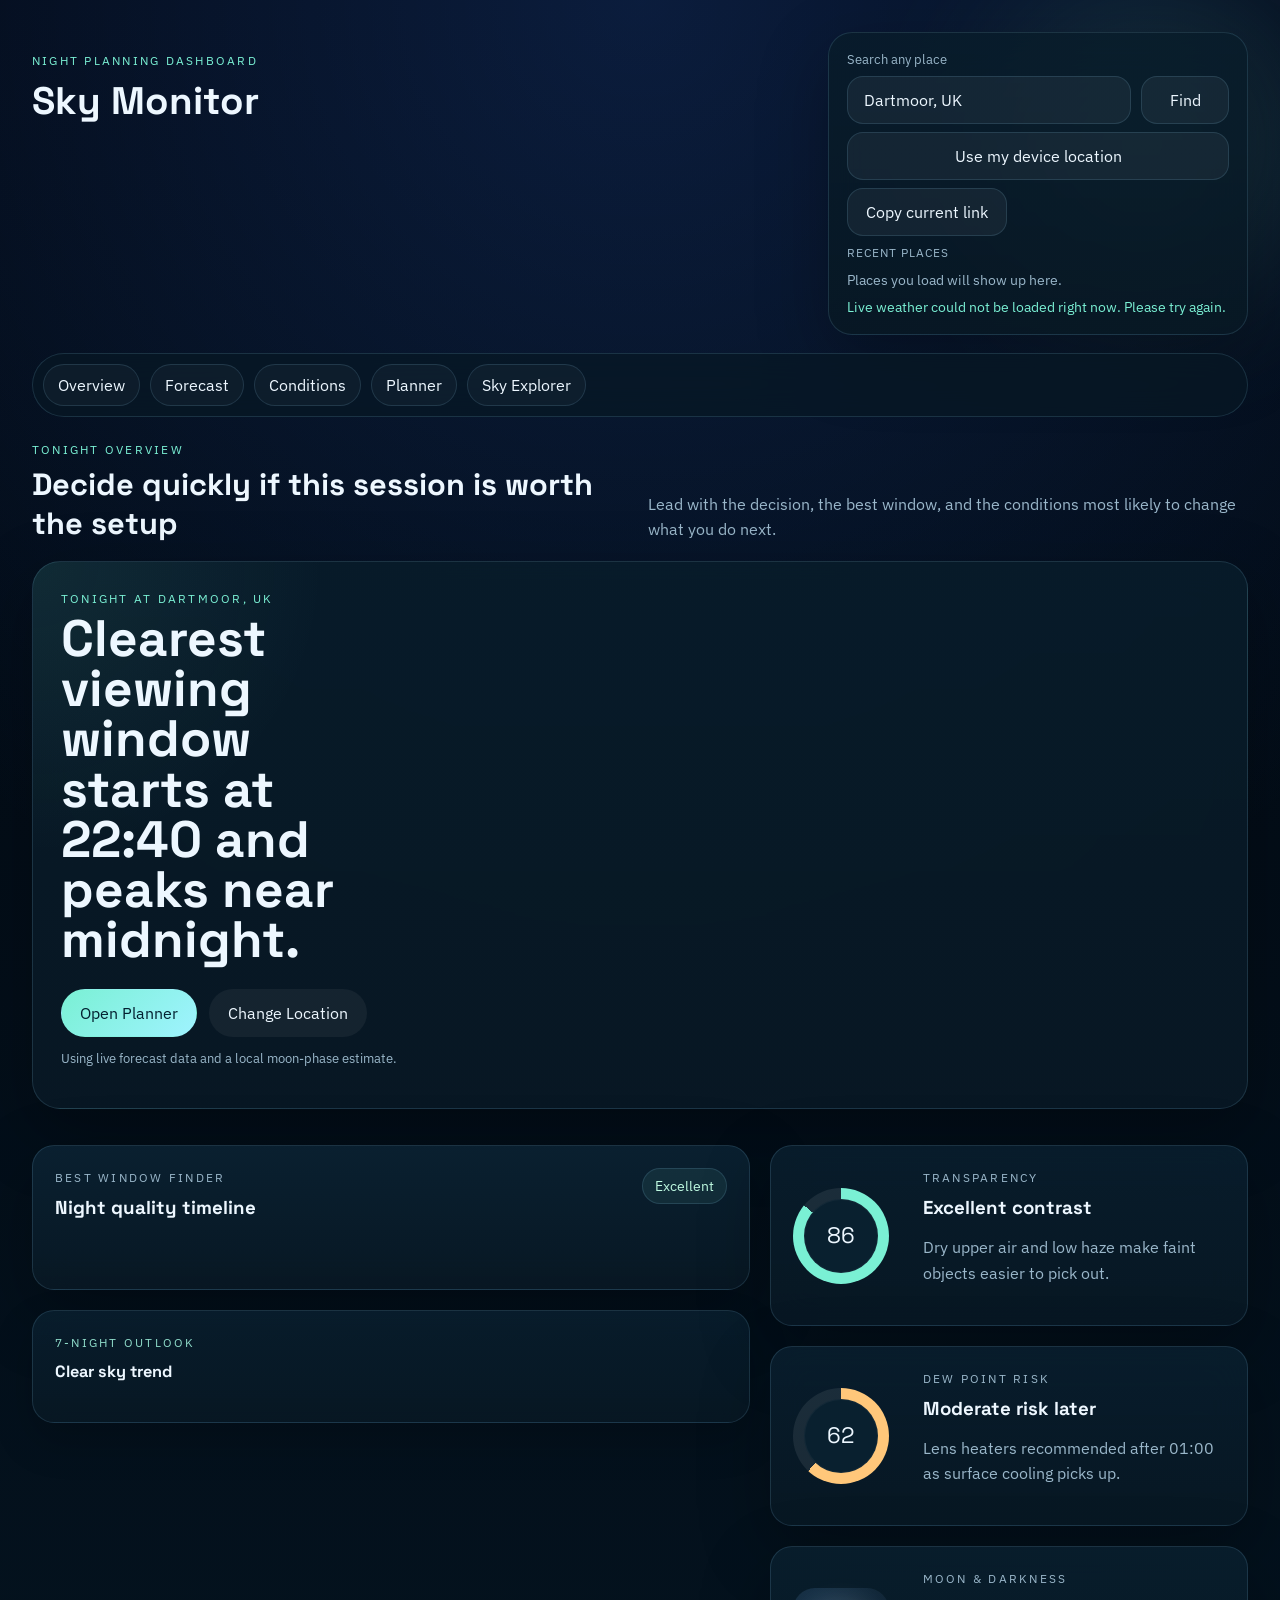
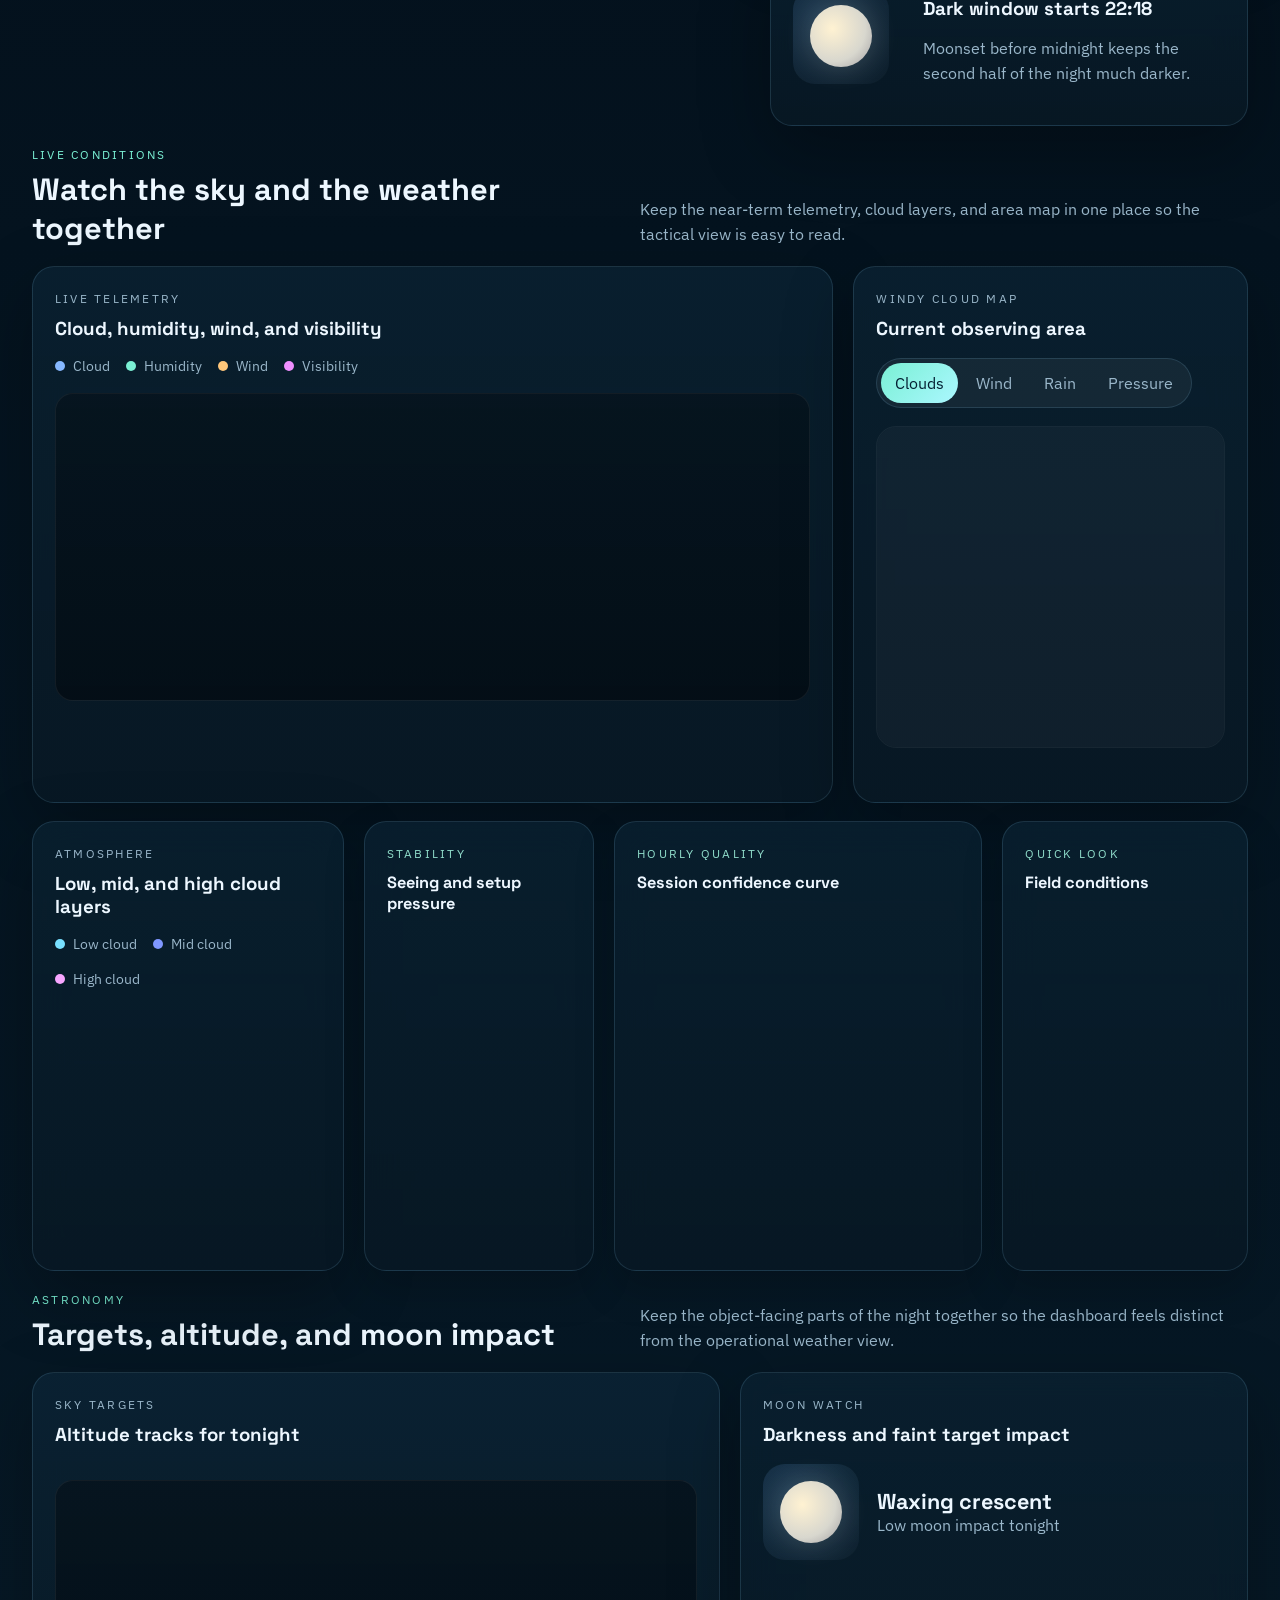
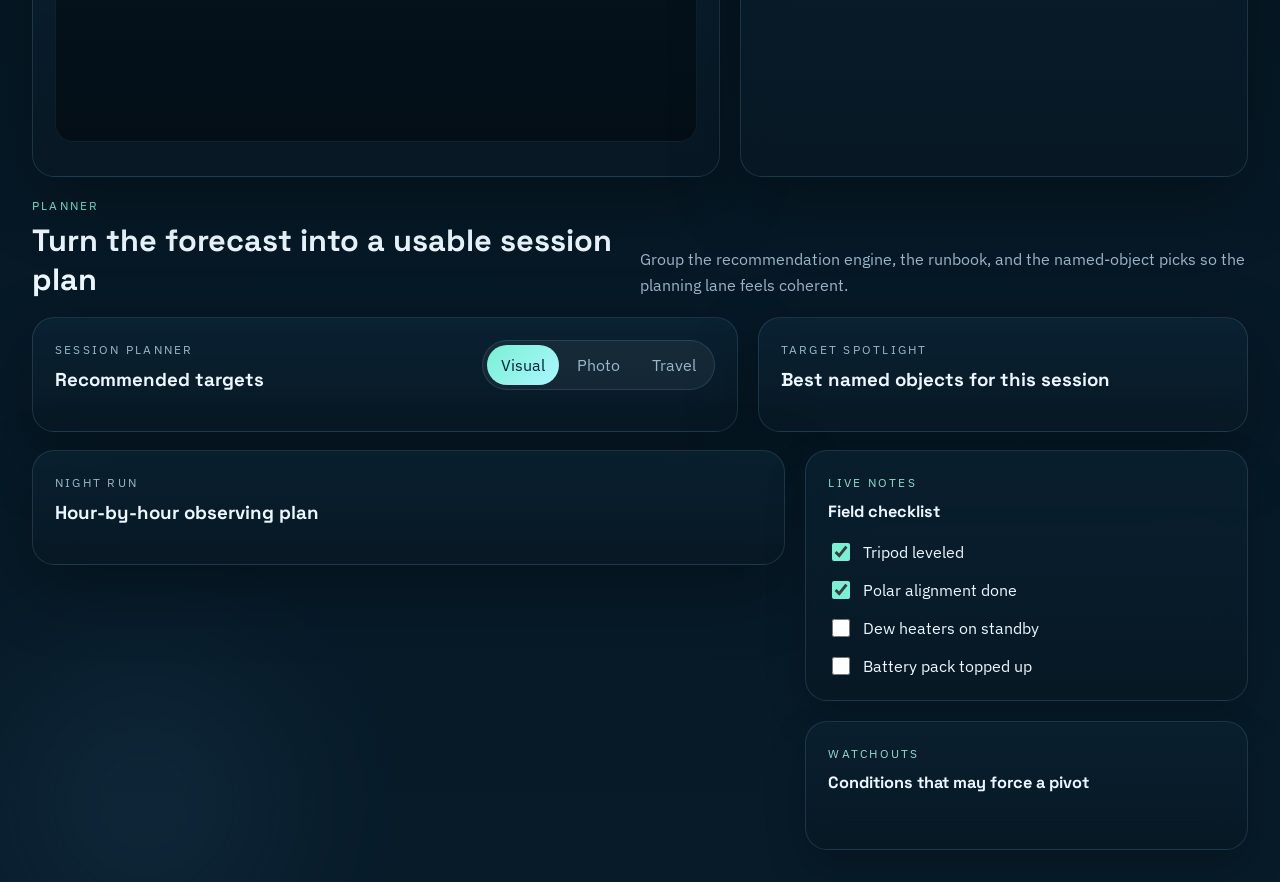
==== index.html @ cc92d3d2 "Add recent dashboard locations" ====
<!DOCTYPE html>
<html lang="en">
  <head>
    <meta charset="UTF-8" />
    <meta name="viewport" content="width=device-width, initial-scale=1.0" />
    <title>Sky Monitor</title>
    <link rel="preconnect" href="https://fonts.googleapis.com" />
    <link rel="preconnect" href="https://fonts.gstatic.com" crossorigin />
    <link
      href="https://fonts.googleapis.com/css2?family=Space+Grotesk:wght@400;500;700&family=IBM+Plex+Sans:wght@400;500;600&display=swap"
      rel="stylesheet"
    />
    <link rel="stylesheet" href="styles.css?v=20260604c" />
  </head>
  <body>
    <div class="page-shell">
      <div class="aurora aurora-a"></div>
      <div class="aurora aurora-b"></div>
      <header class="topbar">
        <div class="brand-block">
          <p class="eyebrow">Night Planning Dashboard</p>
          <h1>Sky Monitor</h1>
        </div>
        <div class="controls">
          <form class="search-form" id="search-form">
            <label for="location-query" class="search-label">Search any place</label>
            <div class="search-row">
              <input
                id="location-query"
                name="location-query"
                type="text"
                placeholder="Search city or region"
                autocomplete="off"
              />
              <button type="submit" class="secondary search-button">Find</button>
            </div>
            <button type="button" class="secondary location-device-button" id="device-location-button">
              Use my device location
            </button>
            <div class="search-actions">
              <button type="button" class="secondary location-link-button" id="copy-link-button">
                Copy current link
              </button>
            </div>
            <div class="recent-location-block">
              <p class="recent-location-label">Recent places</p>
              <div class="recent-locations" id="recent-locations"></div>
            </div>
            <p class="search-status" id="search-status">Live forecast data powered by Open-Meteo.</p>
          </form>
        </div>
        <nav class="topnav" aria-label="Primary">
          <a href="#overview">Overview</a>
          <a href="#forecast">Forecast</a>
          <a href="#conditions">Conditions</a>
          <a href="#planner">Planner</a>
          <a href="sky-explorer.html">Sky Explorer</a>
        </nav>
      </header>

      <main class="dashboard">
        <section class="dashboard-block overview-block" id="overview">
          <div class="block-head">
            <div>
              <p class="eyebrow">Tonight Overview</p>
              <h2>Decide quickly if this session is worth the setup</h2>
            </div>
            <p class="block-copy">Lead with the decision, the best window, and the conditions most likely to change what you do next.</p>
          </div>

          <section class="hero card">
            <div class="hero-copy">
              <p class="eyebrow" id="hero-eyebrow">Tonight at Dartmoor, UK</p>
              <h2 id="hero-title">Clearest viewing window starts at 22:40 and peaks near midnight.</h2>
              <p class="hero-text" id="hero-text"></p>
              <div class="hero-actions">
                <button type="button" class="primary" id="plan-button">Open Planner</button>
                <button type="button" class="secondary" id="location-button">Change Location</button>
              </div>
              <p class="source-note" id="source-note">Using live forecast data and a local moon-phase estimate.</p>
            </div>
            <div class="hero-stats" id="hero-stats"></div>
          </section>

          <section class="status-strip" id="status-strip" aria-label="Live status strip"></section>

          <div class="overview-grid">
            <section class="forecast-grid" id="forecast">
              <article class="card panel wide">
                <div class="panel-head">
                  <div>
                    <p class="eyebrow">Best Window Finder</p>
                    <h3>Night quality timeline</h3>
                  </div>
                  <span class="badge good" id="quality-badge">Excellent</span>
                </div>
                <div class="timeline" aria-label="Night quality timeline">
                  <div class="timeline-row labels" id="timeline-labels">
                  </div>
                  <div class="timeline-row bars" id="timeline-bars">
                  </div>
                </div>
                <p class="panel-note" id="quality-note"></p>
              </article>

              <article class="card panel support-panel">
                <div class="panel-head">
                  <div>
                    <p class="eyebrow">7-Night Outlook</p>
                    <h3>Clear sky trend</h3>
                  </div>
                </div>
                <ul class="mini-forecast" id="forecast-list"></ul>
              </article>
            </section>

            <section class="conditions-grid" id="conditions">
              <article class="card panel metric">
                <div class="ring" style="--value: 86">
                  <span id="transparency-score">86</span>
                </div>
                <div>
                  <p class="eyebrow">Transparency</p>
                  <h3 id="transparency-title">Excellent contrast</h3>
                  <p id="transparency-body">Dry upper air and low haze make faint objects easier to pick out.</p>
                </div>
              </article>

              <article class="card panel metric">
                <div class="ring warm" style="--value: 62">
                  <span id="dew-score">62</span>
                </div>
                <div>
                  <p class="eyebrow">Dew Point Risk</p>
                  <h3 id="dew-title">Moderate risk later</h3>
                  <p id="dew-body">Lens heaters recommended after 01:00 as surface cooling picks up.</p>
                </div>
              </article>

              <article class="card panel metric">
                <div class="moon-card">
                  <div class="moon"></div>
                </div>
                <div>
                  <p class="eyebrow">Moon & Darkness</p>
                  <h3 id="dark-title">Dark window starts 22:18</h3>
                  <p id="dark-body">Moonset before midnight keeps the second half of the night much darker.</p>
                </div>
              </article>
            </section>
          </div>
        </section>

        <section class="dashboard-block live-block" id="live-conditions">
          <div class="block-head">
            <div>
              <p class="eyebrow">Live Conditions</p>
              <h2>Watch the sky and the weather together</h2>
            </div>
            <p class="block-copy">Keep the near-term telemetry, cloud layers, and area map in one place so the tactical view is easy to read.</p>
          </div>

          <section class="telemetry-grid">
          <article class="card panel telemetry-panel">
            <div class="panel-head">
              <div>
                <p class="eyebrow">Live Telemetry</p>
                <h3>Cloud, humidity, wind, and visibility</h3>
              </div>
            </div>
            <div class="chart-legend" id="chart-legend">
              <span><i class="legend-dot cloud"></i>Cloud</span>
              <span><i class="legend-dot humidity"></i>Humidity</span>
              <span><i class="legend-dot wind"></i>Wind</span>
              <span><i class="legend-dot visibility"></i>Visibility</span>
            </div>
            <div class="trend-chart-wrap">
              <svg id="trend-chart" class="trend-chart" viewBox="0 0 640 260" role="img" aria-label="Live telemetry chart"></svg>
            </div>
            <div class="trend-axis" id="trend-axis"></div>
          </article>

          <article class="card panel map-panel">
            <div class="panel-head">
              <div>
                <p class="eyebrow">Windy Cloud Map</p>
                <h3>Current observing area</h3>
              </div>
            </div>
            <div class="map-toolbar">
              <div class="segmented-control map-control" aria-label="Map layer">
                <button type="button" data-map-overlay="clouds" class="is-active">Clouds</button>
                <button type="button" data-map-overlay="wind">Wind</button>
                <button type="button" data-map-overlay="rain">Rain</button>
                <button type="button" data-map-overlay="pressure">Pressure</button>
              </div>
            </div>
            <div class="map-frame-wrap">
              <iframe
                id="location-map"
                title="Location map"
                loading="lazy"
                referrerpolicy="no-referrer-when-downgrade"
              ></iframe>
            </div>
            <div class="map-spotlight" id="map-spotlight"></div>
            <div class="map-meta" id="map-meta"></div>
          </article>
          </section>

          <div class="live-support-grid">
            <section class="atmosphere-grid">
              <article class="card panel atmosphere-panel">
                <div class="panel-head">
                  <div>
                    <p class="eyebrow">Atmosphere</p>
                    <h3>Low, mid, and high cloud layers</h3>
                  </div>
                </div>
                <div class="chart-legend" id="atmosphere-legend">
                  <span><i class="legend-dot low-cloud"></i>Low cloud</span>
                  <span><i class="legend-dot mid-cloud"></i>Mid cloud</span>
                  <span><i class="legend-dot high-cloud"></i>High cloud</span>
                </div>
                <div class="layer-chart" id="layer-chart" aria-label="Cloud layer breakdown"></div>
                <div class="trend-axis" id="layer-axis"></div>
              </article>

              <article class="card panel seeing-panel support-panel">
                <div class="panel-head">
                  <div>
                    <p class="eyebrow">Stability</p>
                    <h3>Seeing and setup pressure</h3>
                  </div>
                </div>
                <div class="seeing-grid" id="seeing-grid"></div>
                <p class="panel-note" id="seeing-note"></p>
              </article>
            </section>

            <section class="insight-grid">
              <article class="card panel support-panel">
                <div class="panel-head">
                  <div>
                    <p class="eyebrow">Hourly Quality</p>
                    <h3>Session confidence curve</h3>
                  </div>
                </div>
                <div class="chart-bars" id="chart-bars" aria-label="Hourly quality chart"></div>
              </article>

              <article class="card panel support-panel">
                <div class="panel-head">
                  <div>
                    <p class="eyebrow">Quick Look</p>
                    <h3>Field conditions</h3>
                  </div>
                </div>
                <div class="quicklook-grid" id="quicklook"></div>
              </article>
            </section>
          </div>
        </section>

        <section class="dashboard-block astronomy-block" id="astronomy">
          <div class="block-head">
            <div>
              <p class="eyebrow">Astronomy</p>
              <h2>Targets, altitude, and moon impact</h2>
            </div>
            <p class="block-copy">Keep the object-facing parts of the night together so the dashboard feels distinct from the operational weather view.</p>
          </div>

          <section class="astronomy-grid">
          <article class="card panel target-panel">
            <div class="panel-head">
              <div>
                <p class="eyebrow">Sky Targets</p>
                <h3>Altitude tracks for tonight</h3>
              </div>
            </div>
            <div class="chart-legend" id="target-legend"></div>
            <div class="trend-chart-wrap">
              <svg id="target-chart" class="trend-chart" viewBox="0 0 640 260" role="img" aria-label="Target altitude chart"></svg>
            </div>
            <div class="trend-axis" id="target-axis"></div>
          </article>

          <article class="card panel moonwatch-panel">
            <div class="panel-head">
              <div>
                <p class="eyebrow">Moon Watch</p>
                <h3>Darkness and faint target impact</h3>
              </div>
            </div>
            <div class="moonwatch-phase">
              <div class="moon-card">
                <div class="moon"></div>
              </div>
              <div class="moonwatch-copy">
                <strong id="moonwatch-title">Waxing crescent</strong>
                <span id="moonwatch-subtitle">Low moon impact tonight</span>
              </div>
            </div>
            <div class="moonwatch-grid" id="moonwatch-grid"></div>
            <p class="panel-note" id="moonwatch-note"></p>
          </article>
          </section>
        </section>

        <section class="dashboard-block planner-block" id="planner">
          <div class="block-head">
            <div>
              <p class="eyebrow">Planner</p>
              <h2>Turn the forecast into a usable session plan</h2>
            </div>
            <p class="block-copy">Group the recommendation engine, the runbook, and the named-object picks so the planning lane feels coherent.</p>
          </div>

          <section class="planner-grid">
            <article class="card panel checklist">
              <div class="panel-head">
                <div>
                  <p class="eyebrow">Session Planner</p>
                  <h3>Recommended targets</h3>
                </div>
                <div class="segmented-control" aria-label="Planning mode">
                  <button type="button" data-mode="visual" class="is-active">Visual</button>
                  <button type="button" data-mode="photo">Photo</button>
                  <button type="button" data-mode="travel">Travel</button>
                </div>
              </div>
              <ul id="target-list"></ul>
            </article>

            <article class="card panel spotlight-panel planner-spotlight">
              <div class="panel-head">
                <div>
                  <p class="eyebrow">Target Spotlight</p>
                  <h3>Best named objects for this session</h3>
                </div>
              </div>
              <div class="spotlight-list" id="spotlight-list"></div>
            </article>
          </section>

          <section class="runbook-grid">
            <article class="card panel runbook-panel">
              <div class="panel-head">
                <div>
                  <p class="eyebrow">Night Run</p>
                  <h3>Hour-by-hour observing plan</h3>
                </div>
              </div>
              <div class="runbook-list" id="runbook-list"></div>
            </article>

            <div class="planner-side-stack">
              <article class="card panel support-panel">
                <div class="panel-head">
                  <div>
                    <p class="eyebrow">Live Notes</p>
                    <h3>Field checklist</h3>
                  </div>
                </div>
                <div class="notes">
                  <label><input type="checkbox" checked /> Tripod leveled</label>
                  <label><input type="checkbox" checked /> Polar alignment done</label>
                  <label><input type="checkbox" /> Dew heaters on standby</label>
                  <label><input type="checkbox" /> Battery pack topped up</label>
                </div>
              </article>

              <article class="card panel alerts-panel support-panel">
                <div class="panel-head">
                  <div>
                    <p class="eyebrow">Watchouts</p>
                    <h3>Conditions that may force a pivot</h3>
                  </div>
                </div>
                <div class="alerts-list" id="alerts-list"></div>
                <p class="panel-note" id="alerts-note"></p>
              </article>
            </div>
          </section>
        </section>
      </main>
    </div>

    <script src="script.js?v=20260604c"></script>
  </body>
</html>
---- styles.css ----
:root {
  --bg: #04131f;
  --bg-soft: rgba(7, 29, 44, 0.78);
  --panel: rgba(9, 28, 43, 0.72);
  --panel-strong: rgba(8, 24, 36, 0.92);
  --line: rgba(152, 216, 255, 0.14);
  --text: #edf7ff;
  --muted: #9ab7ca;
  --accent: #7af0d4;
  --accent-2: #74b7ff;
  --warm: #ffc77a;
  --shadow: 0 24px 70px rgba(0, 0, 0, 0.28);
}

* {
  box-sizing: border-box;
}

html {
  scroll-behavior: smooth;
}

body {
  margin: 0;
  min-height: 100vh;
  font-family: "IBM Plex Sans", sans-serif;
  color: var(--text);
  background:
    radial-gradient(circle at top, rgba(51, 122, 255, 0.18), transparent 25%),
    linear-gradient(180deg, #020812 0%, #04131f 45%, #071b29 100%);
}

button,
a {
  transition: transform 180ms ease, background-color 180ms ease, border-color 180ms ease,
    color 180ms ease, opacity 180ms ease;
}

.page-shell {
  position: relative;
  overflow: hidden;
  min-height: 100vh;
  padding: 32px;
}

.aurora {
  position: absolute;
  inset: auto;
  width: 34rem;
  height: 34rem;
  filter: blur(60px);
  opacity: 0.42;
  pointer-events: none;
}

.aurora-a {
  top: -8rem;
  right: -9rem;
  background: radial-gradient(circle, rgba(122, 240, 212, 0.45), transparent 60%);
}

.aurora-b {
  bottom: -12rem;
  left: -8rem;
  background: radial-gradient(circle, rgba(116, 183, 255, 0.24), transparent 58%);
}

.topbar,
.dashboard {
  position: relative;
  z-index: 1;
}

.topbar {
  display: grid;
  grid-template-columns: minmax(0, 1fr) minmax(360px, 420px);
  grid-template-areas:
    "brand controls"
    "nav nav";
  align-items: start;
  gap: 18px 24px;
  margin: 0 auto 24px;
  max-width: 1280px;
}

.topbar h1,
.hero h2,
.panel h3 {
  margin: 0;
  font-family: "Space Grotesk", sans-serif;
}

.topbar h1 {
  font-size: clamp(2rem, 3vw, 2.8rem);
}

.brand-block {
  grid-area: brand;
  padding: 20px 22px 10px 0;
}

.controls {
  grid-area: controls;
  display: grid;
  gap: 12px;
  min-width: min(100%, 420px);
  padding: 18px;
  border-radius: 24px;
  border: 1px solid var(--line);
  background: linear-gradient(180deg, rgba(8, 28, 42, 0.84), rgba(8, 24, 36, 0.92));
  box-shadow: var(--shadow);
  backdrop-filter: blur(18px);
}

.search-form {
  display: grid;
  gap: 8px;
}

.search-label,
.source-note {
  color: var(--muted);
  font-size: 0.82rem;
}

.search-row {
  display: grid;
  grid-template-columns: 1fr auto;
  gap: 10px;
}

.search-row input {
  border: 1px solid var(--line);
  border-radius: 16px;
  padding: 13px 16px;
  font: inherit;
  color: var(--text);
  background: rgba(255, 255, 255, 0.05);
  outline: none;
}

.search-button {
  min-width: 88px;
  padding: 13px 18px;
  border-radius: 16px;
  border: 1px solid var(--line);
  font: inherit;
  color: var(--text);
  background: rgba(255, 255, 255, 0.05);
  cursor: pointer;
}

.location-device-button {
  padding: 13px 18px;
  border-radius: 16px;
  border: 1px solid var(--line);
  font: inherit;
  color: var(--text);
  background: rgba(255, 255, 255, 0.05);
  cursor: pointer;
}

.search-actions {
  display: flex;
  gap: 10px;
  flex-wrap: wrap;
}

.recent-location-block {
  display: grid;
  gap: 10px;
}

.recent-location-label {
  margin: 0;
  color: var(--muted);
  font-size: 0.78rem;
  letter-spacing: 0.08em;
  text-transform: uppercase;
}

.recent-locations {
  display: flex;
  gap: 10px;
  flex-wrap: wrap;
}

.recent-location-chip {
  padding: 9px 12px;
  border-radius: 999px;
  border: 1px solid var(--line);
  font: inherit;
  font-size: 0.88rem;
  color: var(--text);
  background: rgba(255, 255, 255, 0.04);
  cursor: pointer;
}

.recent-location-chip:hover,
.recent-location-chip:focus-visible {
  transform: translateY(-1px);
  border-color: rgba(122, 240, 212, 0.22);
  background: rgba(122, 240, 212, 0.08);
}

.recent-location-empty {
  color: var(--muted);
  font-size: 0.9rem;
}

.location-link-button {
  padding: 13px 18px;
  border-radius: 16px;
  border: 1px solid var(--line);
  font: inherit;
  color: var(--text);
  background: rgba(255, 255, 255, 0.05);
  cursor: pointer;
}

.search-status {
  margin: 0;
  color: var(--accent);
  font-size: 0.9rem;
}

.eyebrow {
  margin: 0 0 8px;
  font-size: 0.78rem;
  letter-spacing: 0.18em;
  text-transform: uppercase;
  color: var(--accent);
}

.topnav {
  grid-area: nav;
  display: flex;
  gap: 10px;
  flex-wrap: wrap;
  padding: 10px;
  border-radius: 999px;
  border: 1px solid var(--line);
  background: rgba(8, 24, 36, 0.72);
  backdrop-filter: blur(16px);
  position: sticky;
  top: 12px;
  z-index: 3;
}

.topnav a {
  padding: 10px 14px;
  border: 1px solid var(--line);
  border-radius: 999px;
  color: var(--text);
  text-decoration: none;
  background: rgba(255, 255, 255, 0.03);
}

.topnav a:hover,
.topnav a:focus-visible {
  border-color: rgba(122, 240, 212, 0.22);
  background: rgba(122, 240, 212, 0.08);
}

.topnav a:hover,
.topnav a:focus-visible,
.hero-actions button:hover,
.hero-actions button:focus-visible {
  transform: translateY(-1px);
}

.dashboard {
  display: grid;
  gap: 20px;
  max-width: 1280px;
  margin: 0 auto;
}

.dashboard-block {
  display: grid;
  gap: 18px;
}

.block-head {
  display: flex;
  align-items: end;
  justify-content: space-between;
  gap: 20px;
}

.block-head h2 {
  margin: 0;
  font-family: "Space Grotesk", sans-serif;
  font-size: clamp(1.5rem, 2.4vw, 2.3rem);
}

.block-copy {
  max-width: 38rem;
  margin: 0;
  color: var(--muted);
  line-height: 1.6;
}

.status-strip,
.telemetry-grid,
.astronomy-grid {
  display: grid;
  gap: 20px;
}

.status-strip {
  grid-template-columns: repeat(4, 1fr);
}

.telemetry-grid {
  grid-template-columns: 1.34fr 0.66fr;
}

.astronomy-grid {
  grid-template-columns: 1.15fr 0.85fr;
}

.atmosphere-grid {
  display: grid;
  gap: 20px;
  grid-template-columns: 1.15fr 0.85fr;
}

.overview-grid,
.live-support-grid {
  display: grid;
  gap: 20px;
}

.overview-grid {
  grid-template-columns: 1.2fr 0.8fr;
  align-items: start;
}

.overview-block .status-strip {
  margin-top: -2px;
}

.overview-block .conditions-grid {
  align-content: start;
}

.live-support-grid {
  grid-template-columns: 0.94fr 1.06fr;
}

.runbook-grid {
  display: grid;
  gap: 20px;
  grid-template-columns: 1.26fr 0.74fr;
  align-items: start;
}

.spotlight-grid {
  display: grid;
  gap: 20px;
}

.planner-side-stack {
  display: grid;
  gap: 20px;
}

.card {
  border: 1px solid var(--line);
  background: linear-gradient(180deg, var(--bg-soft), var(--panel-strong));
  backdrop-filter: blur(18px);
  box-shadow: var(--shadow);
}

.support-panel {
  background: linear-gradient(180deg, rgba(8, 24, 36, 0.72), rgba(7, 20, 31, 0.84));
  box-shadow: 0 18px 40px rgba(0, 0, 0, 0.18);
}

.hero {
  display: grid;
  grid-template-columns: 1.6fr 1fr;
  gap: 24px;
  padding: 28px;
  border-radius: 28px;
  background:
    radial-gradient(circle at top left, rgba(122, 240, 212, 0.08), transparent 22%),
    linear-gradient(180deg, rgba(8, 28, 42, 0.9), rgba(8, 24, 36, 0.96));
}

.hero-copy h2 {
  font-size: clamp(2rem, 4vw, 3.8rem);
  line-height: 0.98;
  max-width: 10ch;
}

.hero-text,
.panel p,
.panel-note {
  color: var(--muted);
  line-height: 1.6;
}

.hero-actions {
  display: flex;
  gap: 12px;
  margin-top: 24px;
  flex-wrap: wrap;
}

.hero-actions button {
  border-radius: 999px;
  padding: 13px 18px;
  border: 1px solid transparent;
  font: inherit;
  cursor: pointer;
}

.primary {
  background: linear-gradient(135deg, var(--accent), #9ff3ff);
  color: #032030;
}

.secondary {
  background: rgba(255, 255, 255, 0.05);
  border-color: var(--line);
  color: var(--text);
}

.hero-stats {
  display: grid;
  gap: 14px;
  align-content: start;
}

.stat,
.panel,
.moon-card {
  border-radius: 22px;
}

.stat {
  padding: 18px;
  background: rgba(255, 255, 255, 0.04);
  border: 1px solid rgba(255, 255, 255, 0.05);
}

.hero-stats .stat:first-child {
  padding: 22px;
  background: linear-gradient(180deg, rgba(122, 240, 212, 0.12), rgba(255, 255, 255, 0.04));
  border-color: rgba(122, 240, 212, 0.16);
}

.status-card {
  padding: 16px 18px;
  border-radius: 20px;
  border: 1px solid var(--line);
  background: linear-gradient(180deg, rgba(10, 33, 49, 0.88), rgba(8, 24, 36, 0.92));
}

.status-card span,
.map-meta span {
  color: var(--muted);
  font-size: 0.84rem;
}

.status-card strong,
.map-meta strong {
  display: block;
  margin: 8px 0 4px;
  font-family: "Space Grotesk", sans-serif;
  font-size: 1.25rem;
}

.stat span,
.mini-forecast span,
.timeline-row.labels span {
  color: var(--muted);
  font-size: 0.92rem;
}

.stat strong {
  display: block;
  margin: 8px 0 4px;
  font-size: 1.9rem;
  font-family: "Space Grotesk", sans-serif;
}

.forecast-grid,
.conditions-grid,
.planner-grid {
  display: grid;
  gap: 20px;
}

.forecast-grid {
  grid-template-columns: 1fr;
}

.conditions-grid {
  grid-template-columns: 1fr;
}

.planner-grid {
  grid-template-columns: 1.18fr 0.82fr;
  align-items: start;
}

.insight-grid {
  display: grid;
  gap: 20px;
  grid-template-columns: 1.2fr 0.8fr;
}

.telemetry-panel,
.map-panel,
.target-panel,
.moonwatch-panel {
  min-height: 100%;
}

.chart-legend {
  display: flex;
  gap: 16px;
  flex-wrap: wrap;
  margin-top: 16px;
  color: var(--muted);
  font-size: 0.9rem;
}

.legend-dot {
  display: inline-block;
  width: 10px;
  height: 10px;
  margin-right: 8px;
  border-radius: 999px;
}

.legend-dot.cloud {
  background: #86b8ff;
}

.legend-dot.humidity {
  background: #7af0d4;
}

.legend-dot.wind {
  background: #ffc77a;
}

.legend-dot.visibility {
  background: #ef8fff;
}

.legend-dot.low-cloud {
  background: #78e0ff;
}

.legend-dot.mid-cloud {
  background: #7f97ff;
}

.legend-dot.high-cloud {
  background: #f7a6ff;
}

.trend-chart-wrap {
  margin-top: 18px;
  border-radius: 18px;
  overflow: hidden;
  border: 1px solid rgba(255, 255, 255, 0.06);
  background: linear-gradient(180deg, rgba(6, 20, 30, 0.88), rgba(4, 14, 22, 0.92));
}

.trend-chart {
  width: 100%;
  height: auto;
  display: block;
}

.trend-axis {
  display: grid;
  grid-template-columns: repeat(8, 1fr);
  gap: 8px;
  margin-top: 12px;
  color: var(--muted);
  font-size: 0.82rem;
}

.trend-axis span {
  text-align: center;
}

.map-frame-wrap {
  margin-top: 18px;
  min-height: 320px;
  border-radius: 20px;
  overflow: hidden;
  border: 1px solid rgba(255, 255, 255, 0.06);
}

.map-panel {
  position: sticky;
  top: 88px;
}

.map-toolbar {
  margin-top: 18px;
}

.map-control {
  flex-wrap: wrap;
}

.map-spotlight {
  margin-top: 16px;
  display: grid;
  grid-template-columns: repeat(3, 1fr);
  gap: 12px;
}

.map-spotlight-card {
  padding: 14px 16px;
  border-radius: 16px;
  background: rgba(255, 255, 255, 0.04);
  border: 1px solid rgba(255, 255, 255, 0.05);
}

.map-spotlight-card span,
.map-spotlight-card small {
  color: var(--muted);
}

.map-spotlight-card strong {
  display: block;
  margin: 8px 0 4px;
  font-family: "Space Grotesk", sans-serif;
  font-size: 1.15rem;
}

.map-frame-wrap iframe {
  width: 100%;
  min-height: 320px;
  border: 0;
  display: block;
  background: rgba(255, 255, 255, 0.03);
}

.map-meta {
  display: grid;
  grid-template-columns: repeat(2, 1fr);
  gap: 12px;
  margin-top: 16px;
}

.target-panel .chart-legend span {
  display: inline-flex;
  align-items: center;
}

.legend-dot.target-a {
  background: #ff8e72;
}

.legend-dot.target-b {
  background: #b4ff8a;
}

.legend-dot.target-c {
  background: #7fd2ff;
}

.moonwatch-phase {
  display: grid;
  grid-template-columns: auto 1fr;
  gap: 18px;
  align-items: center;
  margin-top: 18px;
}

.moonwatch-copy strong {
  display: block;
  font-family: "Space Grotesk", sans-serif;
  font-size: 1.35rem;
}

.moonwatch-copy span,
.moonwatch-item span,
.moonwatch-item small {
  color: var(--muted);
}

.moonwatch-grid {
  margin-top: 18px;
  display: grid;
  gap: 12px;
}

.moonwatch-item {
  display: grid;
  grid-template-columns: 1fr auto;
  gap: 12px;
  align-items: center;
  padding: 14px 16px;
  border-radius: 16px;
  background: rgba(255, 255, 255, 0.04);
  border: 1px solid rgba(255, 255, 255, 0.05);
}

.moonwatch-item strong {
  font-family: "Space Grotesk", sans-serif;
  font-size: 1.12rem;
}

.layer-chart {
  margin-top: 18px;
  display: grid;
  grid-template-columns: repeat(8, 1fr);
  gap: 12px;
  align-items: end;
  min-height: 230px;
}

.layer-col {
  display: grid;
  gap: 10px;
  justify-items: center;
}

.layer-stack {
  width: 100%;
  min-height: 90px;
  display: flex;
  flex-direction: column;
  justify-content: end;
  border-radius: 18px;
  overflow: hidden;
  background: rgba(255, 255, 255, 0.03);
  border: 1px solid rgba(255, 255, 255, 0.05);
}

.layer-segment {
  width: 100%;
}

.layer-segment.low {
  background: linear-gradient(180deg, rgba(120, 224, 255, 0.95), rgba(84, 190, 255, 0.72));
}

.layer-segment.mid {
  background: linear-gradient(180deg, rgba(127, 151, 255, 0.95), rgba(98, 112, 224, 0.76));
}

.layer-segment.high {
  background: linear-gradient(180deg, rgba(247, 166, 255, 0.92), rgba(194, 111, 226, 0.74));
}

.layer-total {
  color: var(--muted);
  font-size: 0.82rem;
}

.seeing-grid {
  margin-top: 18px;
  display: grid;
  gap: 12px;
}

.seeing-card {
  display: grid;
  grid-template-columns: 1fr auto;
  gap: 14px;
  align-items: center;
  padding: 14px 16px;
  border-radius: 16px;
  background: rgba(255, 255, 255, 0.04);
  border: 1px solid rgba(255, 255, 255, 0.05);
}

.seeing-card span,
.seeing-card small {
  color: var(--muted);
}

.seeing-card strong {
  display: block;
  font-family: "Space Grotesk", sans-serif;
  font-size: 1.12rem;
}

.runbook-list,
.alerts-list {
  margin-top: 18px;
  display: grid;
  gap: 12px;
}

.runbook-item,
.alert-item {
  padding: 14px 16px;
  border-radius: 16px;
  background: rgba(255, 255, 255, 0.04);
  border: 1px solid rgba(255, 255, 255, 0.05);
}

.runbook-item {
  display: grid;
  grid-template-columns: auto 1fr;
  gap: 14px;
  align-items: start;
}

.runbook-time {
  min-width: 74px;
  padding: 10px 12px;
  border-radius: 14px;
  background: rgba(122, 240, 212, 0.08);
  border: 1px solid rgba(122, 240, 212, 0.16);
  color: var(--accent);
  font-family: "Space Grotesk", sans-serif;
  text-align: center;
}

.runbook-copy strong,
.alert-item strong {
  display: block;
  font-family: "Space Grotesk", sans-serif;
  font-size: 1.08rem;
}

.runbook-copy span,
.runbook-copy small,
.alert-item span,
.alert-item small {
  color: var(--muted);
}

.alert-item {
  display: grid;
  gap: 8px;
}

.alert-chip {
  display: inline-flex;
  width: fit-content;
  padding: 6px 10px;
  border-radius: 999px;
  border: 1px solid rgba(255, 199, 122, 0.18);
  background: rgba(255, 199, 122, 0.12);
  color: #ffe3b8;
  font-size: 0.8rem;
  letter-spacing: 0.08em;
  text-transform: uppercase;
}

.spotlight-list {
  margin-top: 18px;
  display: grid;
  grid-template-columns: repeat(3, 1fr);
  gap: 12px;
}

.planner-spotlight .spotlight-list {
  grid-template-columns: 1fr;
}

.spotlight-card {
  padding: 16px;
  border-radius: 18px;
  background: rgba(255, 255, 255, 0.04);
  border: 1px solid rgba(255, 255, 255, 0.05);
  display: grid;
  gap: 10px;
}

.spotlight-top {
  display: flex;
  align-items: center;
  justify-content: space-between;
  gap: 10px;
}

.spotlight-rank {
  display: inline-flex;
  padding: 6px 10px;
  border-radius: 999px;
  background: rgba(122, 240, 212, 0.1);
  border: 1px solid rgba(122, 240, 212, 0.16);
  color: var(--accent);
  font-size: 0.8rem;
  letter-spacing: 0.08em;
  text-transform: uppercase;
}

.spotlight-type {
  color: var(--muted);
  font-size: 0.82rem;
  letter-spacing: 0.08em;
  text-transform: uppercase;
}

.spotlight-card strong {
  display: block;
  font-family: "Space Grotesk", sans-serif;
  font-size: 1.18rem;
}

.spotlight-meta,
.spotlight-card small {
  color: var(--muted);
}

.spotlight-meta {
  display: grid;
  gap: 6px;
}

.panel {
  padding: 22px;
  background: linear-gradient(180deg, rgba(10, 33, 49, 0.78), rgba(8, 24, 36, 0.88));
}

.support-panel .panel-head h3,
.support-panel strong {
  font-size: 1.02em;
}

.support-panel .eyebrow {
  color: #8fdcca;
}

.overview-block .forecast-grid .panel:first-child,
.planner-block .planner-grid .checklist,
.planner-block .spotlight-panel,
.astronomy-block .target-panel {
  background:
    linear-gradient(180deg, rgba(11, 35, 52, 0.88), rgba(8, 24, 36, 0.94));
}

.live-block .telemetry-panel,
.live-block .map-panel,
.planner-block .runbook-panel {
  background:
    linear-gradient(180deg, rgba(10, 33, 49, 0.86), rgba(8, 24, 36, 0.94));
}

.overview-block .conditions-grid .metric {
  min-height: 100%;
}

.panel-head {
  display: flex;
  align-items: start;
  justify-content: space-between;
  gap: 18px;
}

.badge {
  padding: 8px 12px;
  border-radius: 999px;
  font-size: 0.86rem;
  border: 1px solid var(--line);
}

.badge.good {
  color: #bffbe2;
  background: rgba(122, 240, 212, 0.08);
}

.timeline {
  margin-top: 22px;
}

.timeline-row {
  display: grid;
  grid-template-columns: repeat(5, 1fr);
  gap: 10px;
}

.timeline-row.bars {
  margin-top: 10px;
}

.timeline-row.bars span {
  display: block;
  padding: 18px 12px;
  border-radius: 16px;
  text-align: center;
  font-weight: 600;
}

.q2 {
  background: rgba(255, 199, 122, 0.18);
  color: #ffe3b8;
}

.q3 {
  background: rgba(116, 183, 255, 0.14);
  color: #d3e8ff;
}

.q4 {
  background: rgba(122, 240, 212, 0.16);
  color: #d7fff2;
}

.q5 {
  background: linear-gradient(135deg, rgba(122, 240, 212, 0.22), rgba(116, 183, 255, 0.22));
  color: #ffffff;
  border: 1px solid rgba(159, 243, 255, 0.18);
}

.mini-forecast {
  list-style: none;
  padding: 0;
  margin: 18px 0 0;
  display: grid;
  gap: 12px;
}

.mini-forecast li,
.checklist li {
  display: grid;
  grid-template-columns: 1fr auto auto;
  align-items: center;
  gap: 12px;
}

.mini-forecast strong {
  font-family: "Space Grotesk", sans-serif;
  font-size: 1.15rem;
}

.mini-forecast small {
  color: var(--accent);
}

.metric {
  display: grid;
  grid-template-columns: 112px 1fr;
  gap: 18px;
  align-items: center;
}

.ring {
  --ring-bg: conic-gradient(var(--accent) calc(var(--value) * 1%), rgba(255, 255, 255, 0.08) 0);
  display: grid;
  place-items: center;
  width: 96px;
  aspect-ratio: 1;
  border-radius: 50%;
  background: var(--ring-bg);
}

.ring::before {
  content: "";
  width: 74px;
  aspect-ratio: 1;
  border-radius: 50%;
  background: #09202f;
  box-shadow: inset 0 0 0 1px rgba(255, 255, 255, 0.04);
}

.ring span {
  position: absolute;
  font-family: "Space Grotesk", sans-serif;
  font-size: 1.4rem;
}

.ring.warm {
  --ring-bg: conic-gradient(var(--warm) calc(var(--value) * 1%), rgba(255, 255, 255, 0.08) 0);
}

.moon-card {
  display: grid;
  place-items: center;
  background: radial-gradient(circle at 30% 30%, rgba(116, 183, 255, 0.18), rgba(255, 255, 255, 0.02));
  width: 96px;
  aspect-ratio: 1;
}

.moon {
  width: 62px;
  aspect-ratio: 1;
  border-radius: 50%;
  background:
    radial-gradient(circle at 36% 38%, #fff2d2, #d8d7ce 60%, #9e9ca0 100%),
    linear-gradient(90deg, rgba(0, 0, 0, 0.88) 44%, transparent 45%);
  box-shadow: 0 0 30px rgba(255, 248, 220, 0.18);
}

.checklist ul {
  list-style: none;
  padding: 0;
  margin: 18px 0 0;
  display: grid;
  gap: 14px;
}

.checklist strong {
  display: block;
}

.checklist span {
  color: var(--muted);
  font-size: 0.95rem;
}

.notes {
  margin-top: 18px;
  display: grid;
  gap: 14px;
}

.notes label {
  display: flex;
  align-items: center;
  gap: 10px;
  color: var(--text);
}

.notes input {
  inline-size: 18px;
  block-size: 18px;
  accent-color: var(--accent);
}

.quicklook-grid {
  margin-top: 18px;
  display: grid;
  gap: 12px;
}

.quick-item {
  display: grid;
  grid-template-columns: 1fr auto auto;
  gap: 12px;
  align-items: center;
  padding: 14px 16px;
  border-radius: 16px;
  background: rgba(255, 255, 255, 0.04);
  border: 1px solid rgba(255, 255, 255, 0.05);
}

.support-panel .quick-item,
.support-panel .seeing-card,
.support-panel .alert-item {
  background: rgba(255, 255, 255, 0.03);
}

.quick-item strong,
.segmented-control button,
.chart-value {
  font-family: "Space Grotesk", sans-serif;
}

.quick-item span,
.quick-item small {
  color: var(--muted);
}

.chart-bars {
  display: grid;
  grid-template-columns: repeat(8, 1fr);
  gap: 12px;
  align-items: end;
  margin-top: 22px;
  min-height: 210px;
}

.chart-col {
  display: grid;
  gap: 10px;
  justify-items: center;
}

.chart-value {
  width: 100%;
  min-height: 32px;
  border-radius: 999px 999px 12px 12px;
  background: linear-gradient(180deg, rgba(122, 240, 212, 0.95), rgba(116, 183, 255, 0.5));
  box-shadow: 0 14px 30px rgba(116, 183, 255, 0.18);
}

.chart-col small {
  color: var(--muted);
}

.segmented-control {
  display: inline-flex;
  padding: 4px;
  gap: 4px;
  border-radius: 999px;
  background: rgba(255, 255, 255, 0.05);
  border: 1px solid var(--line);
}

.segmented-control button {
  border: 0;
  padding: 10px 14px;
  border-radius: 999px;
  font: inherit;
  color: var(--muted);
  background: transparent;
  cursor: pointer;
}

.segmented-control button.is-active {
  color: #042033;
  background: linear-gradient(135deg, var(--accent), #abf7ff);
}

@media (max-width: 1024px) {
  .topbar {
    grid-template-columns: 1fr;
    grid-template-areas:
      "brand"
      "controls"
      "nav";
  }

  .block-head,
  .hero,
  .overview-grid,
  .live-support-grid,
  .forecast-grid,
  .conditions-grid,
  .planner-grid,
  .insight-grid,
  .telemetry-grid,
  .astronomy-grid,
  .atmosphere-grid,
  .runbook-grid,
  .spotlight-grid,
  .status-strip {
    grid-template-columns: 1fr;
  }

  .hero-copy h2 {
    max-width: 14ch;
  }

  .map-panel {
    position: static;
  }
}

@media (max-width: 720px) {
  .page-shell {
    padding: 18px;
  }

  .block-head {
    flex-direction: column;
    align-items: flex-start;
  }

  .brand-block {
    padding-right: 0;
  }

  .controls {
    width: 100%;
  }

  .hero,
  .panel {
    padding: 18px;
  }

  .timeline-row,
  .mini-forecast li,
  .metric,
  .quick-item,
  .map-meta,
  .map-spotlight,
  .seeing-card,
  .runbook-item,
  .spotlight-list,
  .moonwatch-phase,
  .moonwatch-item {
    grid-template-columns: 1fr;
  }

  .timeline-row.bars span {
    text-align: left;
  }

  .panel-head {
    flex-direction: column;
  }

  .chart-bars {
    gap: 8px;
  }

  .search-row {
    grid-template-columns: 1fr;
  }

  .topnav {
    border-radius: 24px;
    top: 8px;
  }
}
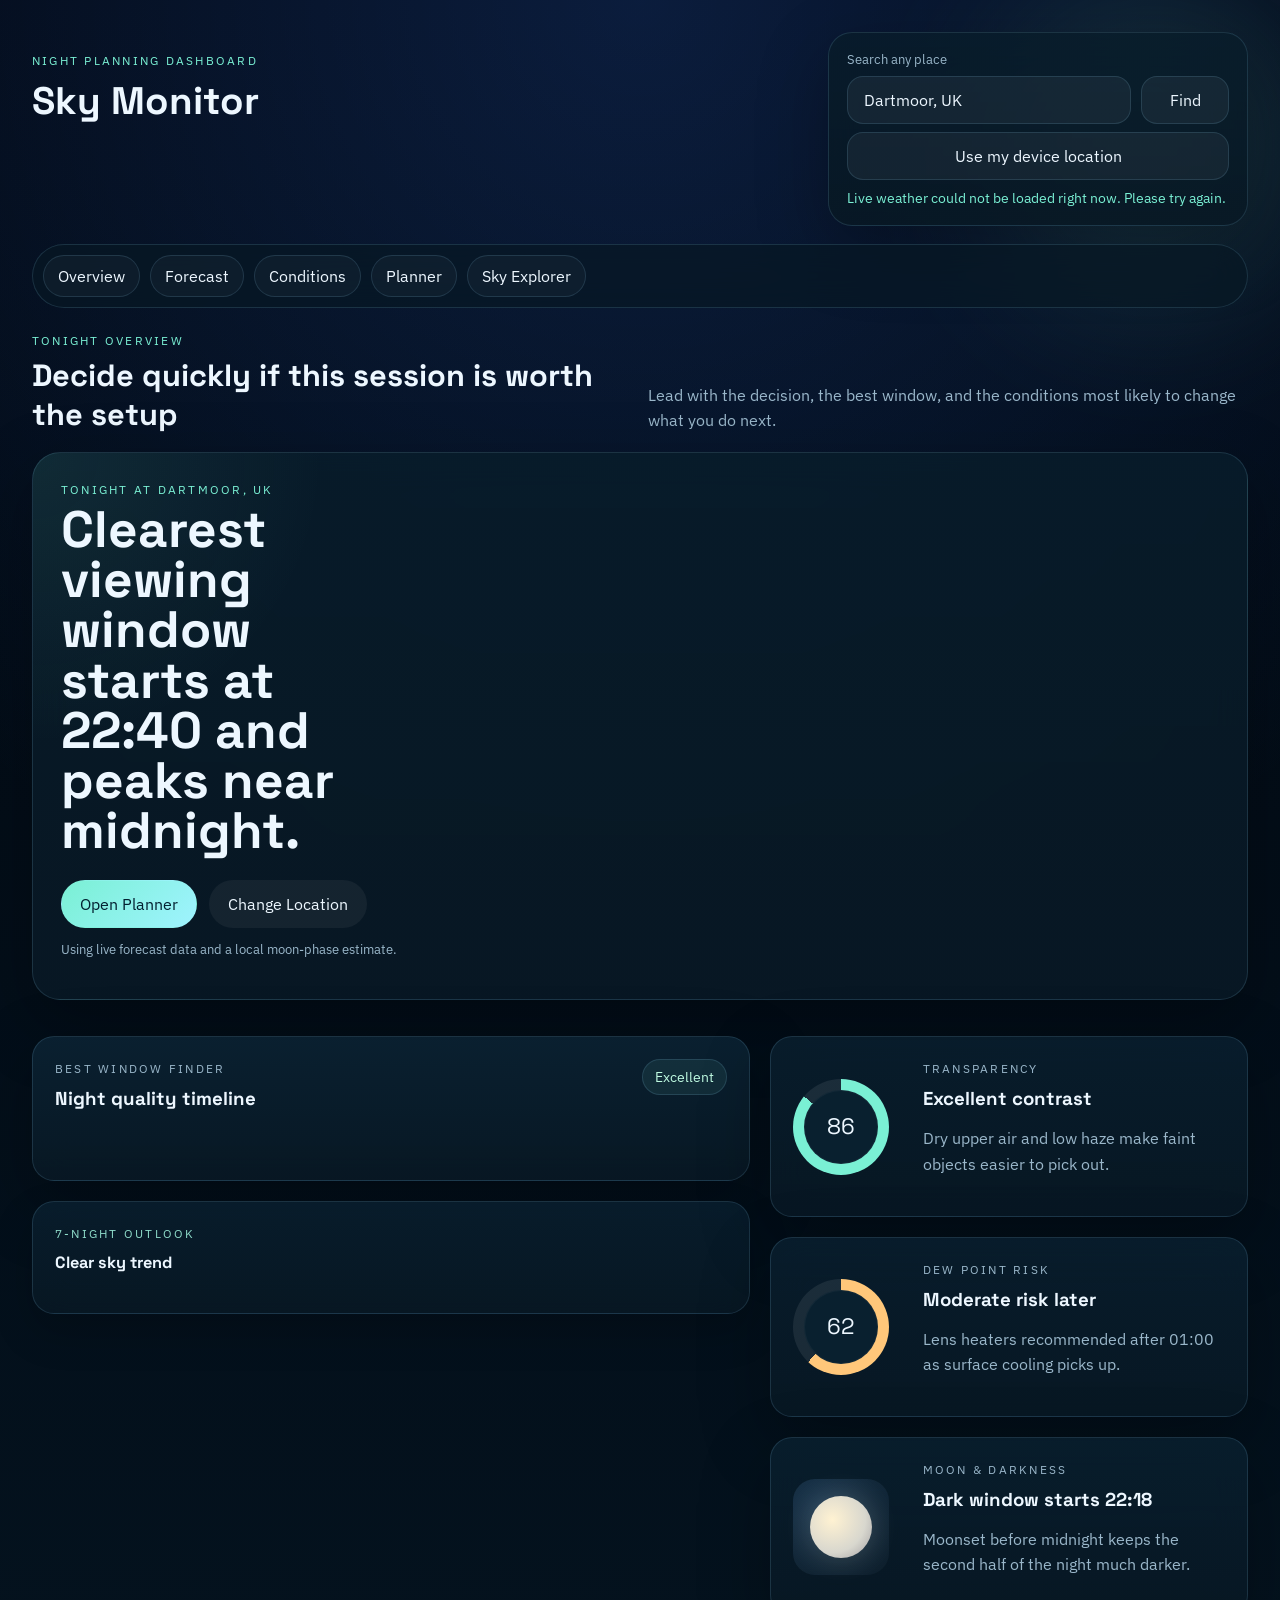
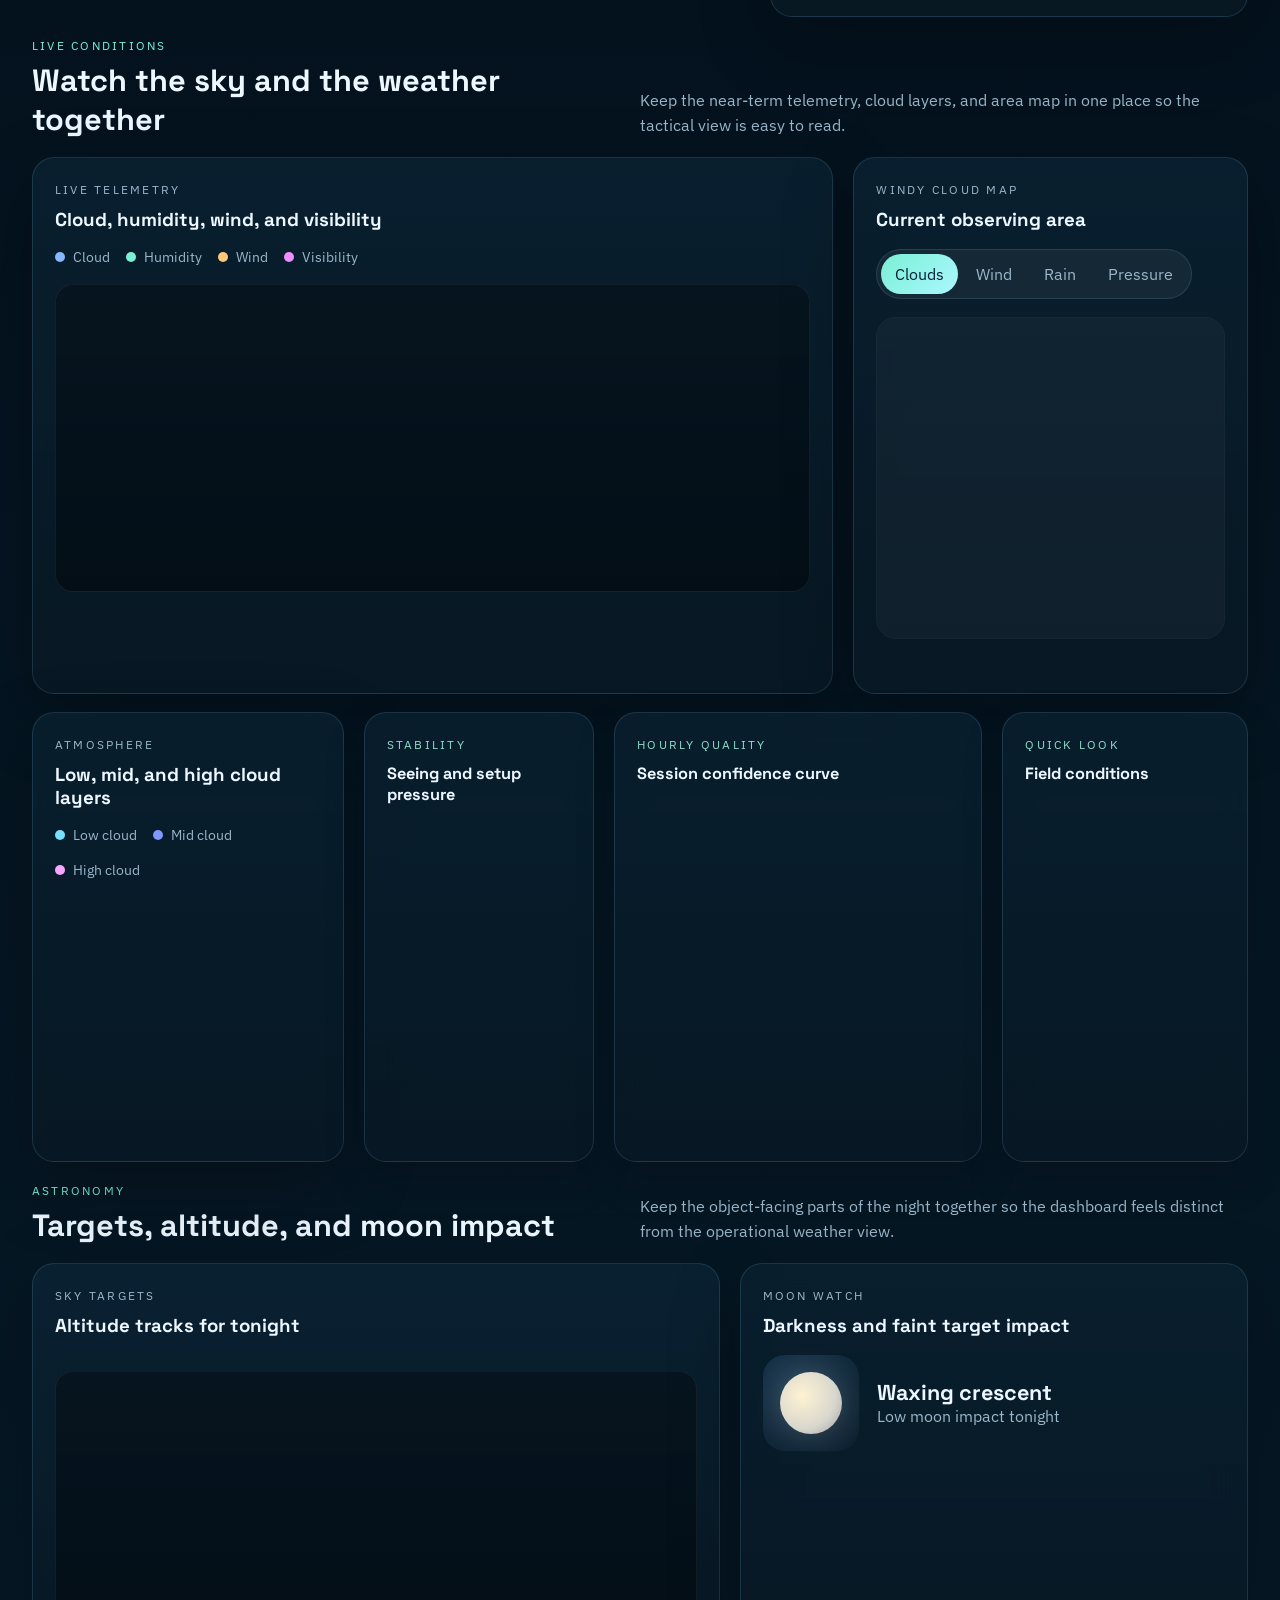
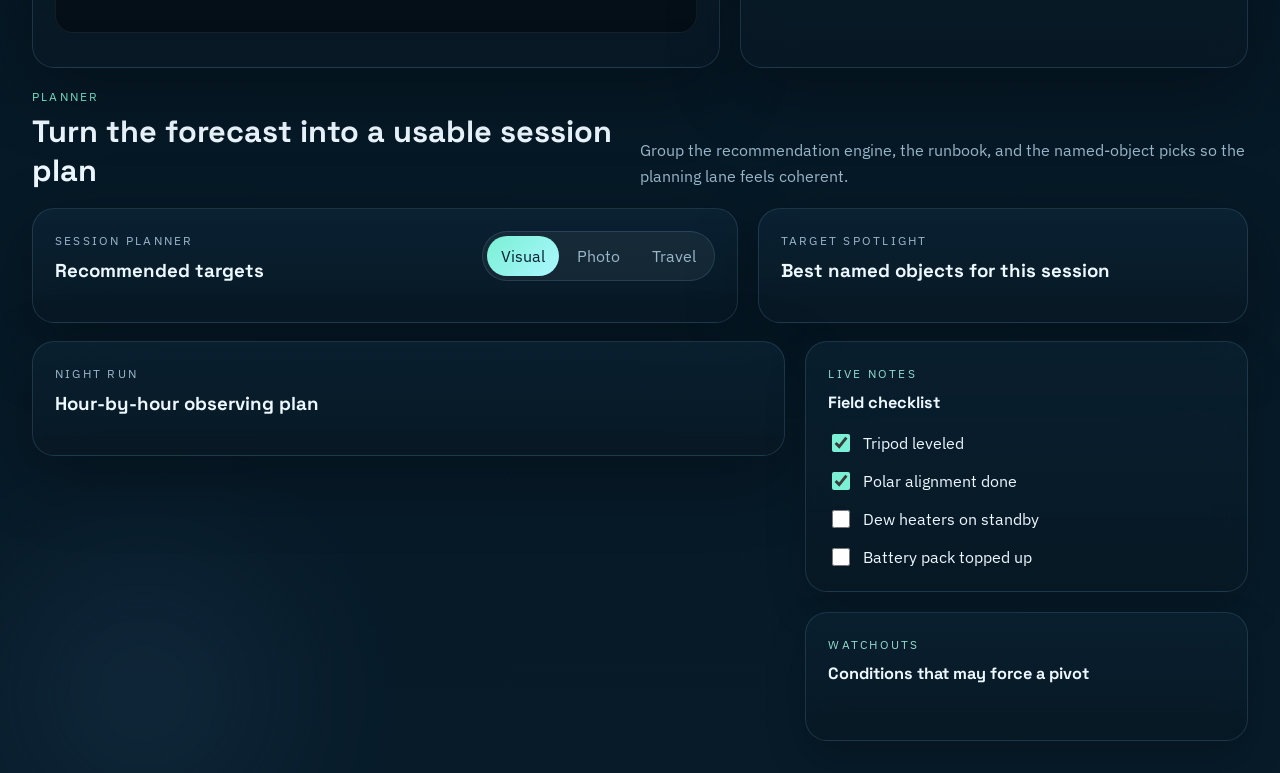
==== commit 96a1614e: "Remove dashboard link and recent controls" ====
--- a/index.html
+++ b/index.html
@@ -37,15 +37,6 @@
             <button type="button" class="secondary location-device-button" id="device-location-button">
               Use my device location
             </button>
-            <div class="search-actions">
-              <button type="button" class="secondary location-link-button" id="copy-link-button">
-                Copy current link
-              </button>
-            </div>
-            <div class="recent-location-block">
-              <p class="recent-location-label">Recent places</p>
-              <div class="recent-locations" id="recent-locations"></div>
-            </div>
             <p class="search-status" id="search-status">Live forecast data powered by Open-Meteo.</p>
           </form>
         </div>
--- a/styles.css
+++ b/styles.css
@@ -151,64 +151,6 @@
 }
 
 .location-device-button {
-  padding: 13px 18px;
-  border-radius: 16px;
-  border: 1px solid var(--line);
-  font: inherit;
-  color: var(--text);
-  background: rgba(255, 255, 255, 0.05);
-  cursor: pointer;
-}
-
-.search-actions {
-  display: flex;
-  gap: 10px;
-  flex-wrap: wrap;
-}
-
-.recent-location-block {
-  display: grid;
-  gap: 10px;
-}
-
-.recent-location-label {
-  margin: 0;
-  color: var(--muted);
-  font-size: 0.78rem;
-  letter-spacing: 0.08em;
-  text-transform: uppercase;
-}
-
-.recent-locations {
-  display: flex;
-  gap: 10px;
-  flex-wrap: wrap;
-}
-
-.recent-location-chip {
-  padding: 9px 12px;
-  border-radius: 999px;
-  border: 1px solid var(--line);
-  font: inherit;
-  font-size: 0.88rem;
-  color: var(--text);
-  background: rgba(255, 255, 255, 0.04);
-  cursor: pointer;
-}
-
-.recent-location-chip:hover,
-.recent-location-chip:focus-visible {
-  transform: translateY(-1px);
-  border-color: rgba(122, 240, 212, 0.22);
-  background: rgba(122, 240, 212, 0.08);
-}
-
-.recent-location-empty {
-  color: var(--muted);
-  font-size: 0.9rem;
-}
-
-.location-link-button {
   padding: 13px 18px;
   border-radius: 16px;
   border: 1px solid var(--line);
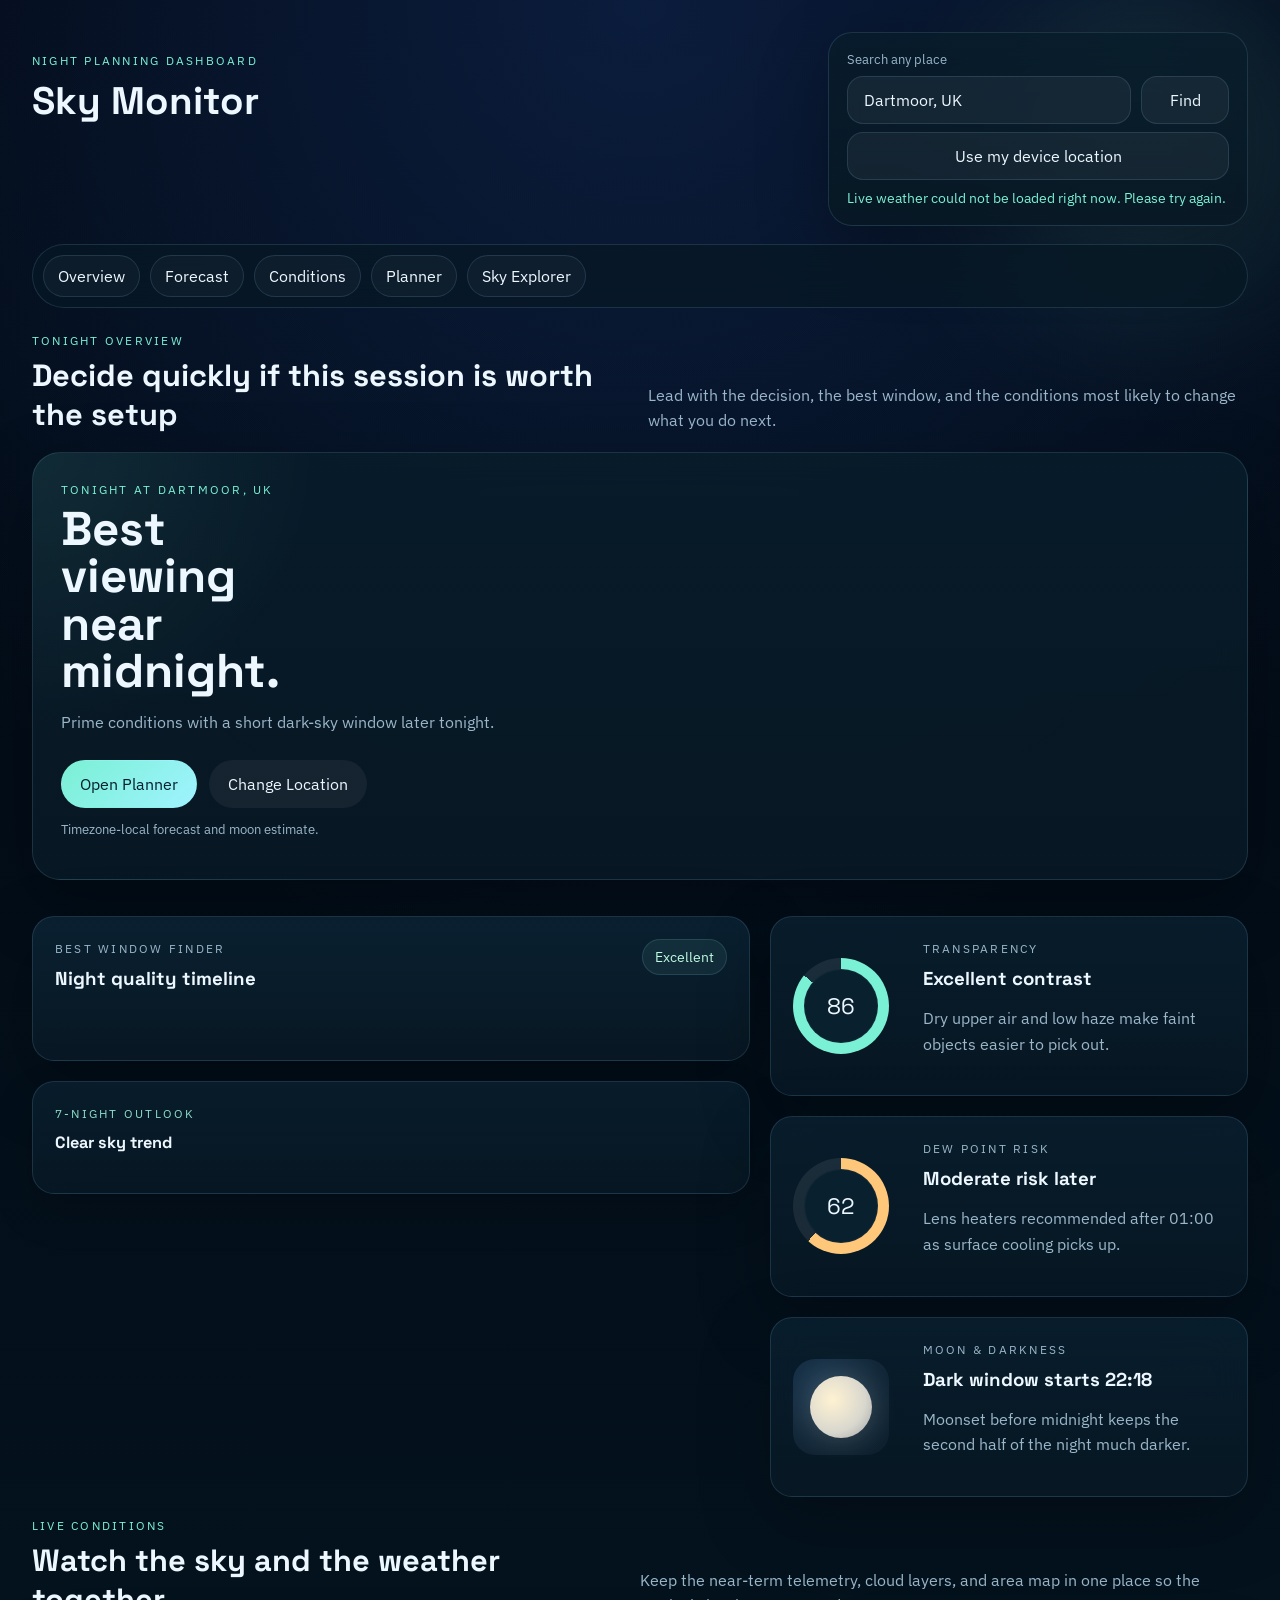
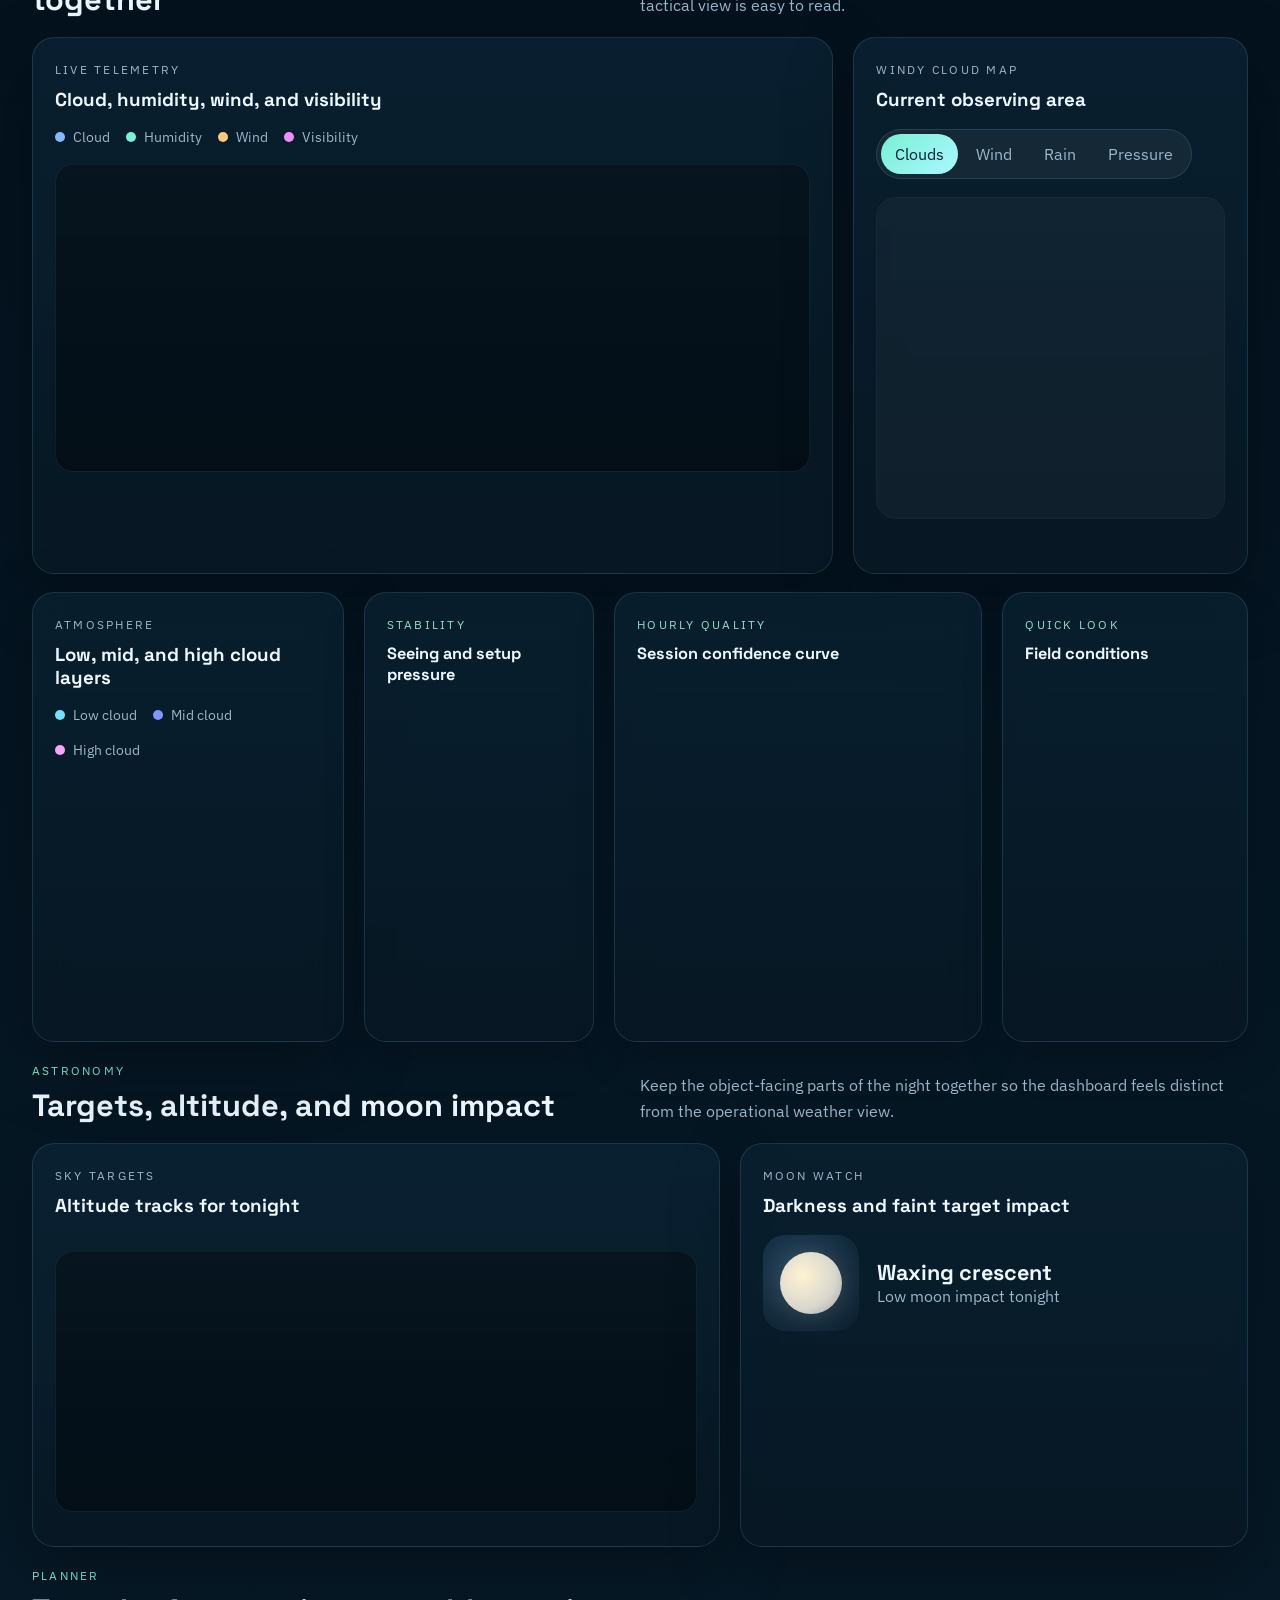
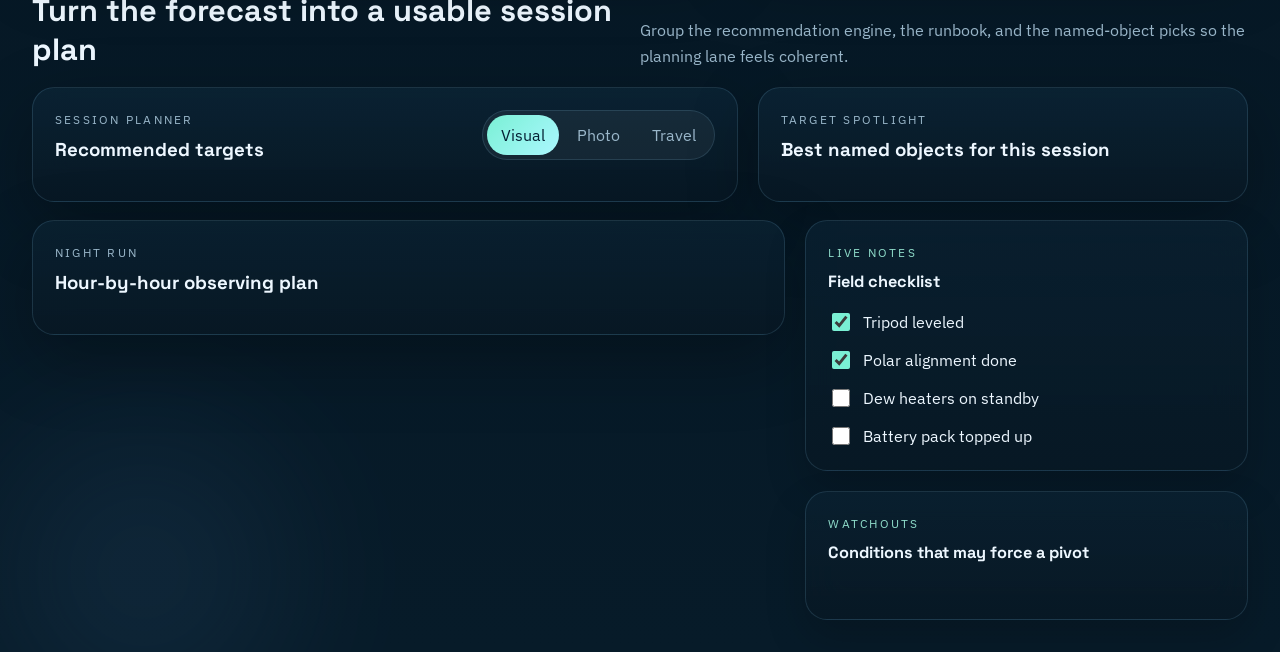
==== commit 2e6265b7: "Simplify dashboard hero scan" ====
--- a/index.html
+++ b/index.html
@@ -10,7 +10,7 @@
       href="https://fonts.googleapis.com/css2?family=Space+Grotesk:wght@400;500;700&family=IBM+Plex+Sans:wght@400;500;600&display=swap"
       rel="stylesheet"
     />
-    <link rel="stylesheet" href="styles.css?v=20260604c" />
+    <link rel="stylesheet" href="styles.css?v=20260604d" />
   </head>
   <body>
     <div class="page-shell">
@@ -62,13 +62,13 @@
           <section class="hero card">
             <div class="hero-copy">
               <p class="eyebrow" id="hero-eyebrow">Tonight at Dartmoor, UK</p>
-              <h2 id="hero-title">Clearest viewing window starts at 22:40 and peaks near midnight.</h2>
-              <p class="hero-text" id="hero-text"></p>
+              <h2 id="hero-title">Best viewing near midnight.</h2>
+              <p class="hero-text" id="hero-text">Prime conditions with a short dark-sky window later tonight.</p>
               <div class="hero-actions">
                 <button type="button" class="primary" id="plan-button">Open Planner</button>
                 <button type="button" class="secondary" id="location-button">Change Location</button>
               </div>
-              <p class="source-note" id="source-note">Using live forecast data and a local moon-phase estimate.</p>
+              <p class="source-note" id="source-note">Timezone-local forecast and moon estimate.</p>
             </div>
             <div class="hero-stats" id="hero-stats"></div>
           </section>
@@ -378,6 +378,6 @@
       </main>
     </div>
 
-    <script src="script.js?v=20260604c"></script>
+    <script src="script.js?v=20260604d"></script>
   </body>
 </html>
--- a/styles.css
+++ b/styles.css
@@ -322,8 +322,8 @@
 
 .hero {
   display: grid;
-  grid-template-columns: 1.6fr 1fr;
-  gap: 24px;
+  grid-template-columns: 1.8fr 0.78fr;
+  gap: 20px;
   padding: 28px;
   border-radius: 28px;
   background:
@@ -332,9 +332,9 @@
 }
 
 .hero-copy h2 {
-  font-size: clamp(2rem, 4vw, 3.8rem);
-  line-height: 0.98;
-  max-width: 10ch;
+  font-size: clamp(1.9rem, 3.7vw, 3.4rem);
+  line-height: 1;
+  max-width: 9ch;
 }
 
 .hero-text,
@@ -342,6 +342,11 @@
 .panel-note {
   color: var(--muted);
   line-height: 1.6;
+}
+
+.hero-text {
+  max-width: 34rem;
+  font-size: 1rem;
 }
 
 .hero-actions {
@@ -372,7 +377,7 @@
 
 .hero-stats {
   display: grid;
-  gap: 14px;
+  gap: 10px;
   align-content: start;
 }
 
@@ -383,13 +388,13 @@
 }
 
 .stat {
-  padding: 18px;
+  padding: 16px;
   background: rgba(255, 255, 255, 0.04);
   border: 1px solid rgba(255, 255, 255, 0.05);
 }
 
 .hero-stats .stat:first-child {
-  padding: 22px;
+  padding: 20px;
   background: linear-gradient(180deg, rgba(122, 240, 212, 0.12), rgba(255, 255, 255, 0.04));
   border-color: rgba(122, 240, 212, 0.16);
 }
@@ -424,9 +429,14 @@
 
 .stat strong {
   display: block;
-  margin: 8px 0 4px;
-  font-size: 1.9rem;
-  font-family: "Space Grotesk", sans-serif;
+  margin: 6px 0 2px;
+  font-size: 1.7rem;
+  font-family: "Space Grotesk", sans-serif;
+}
+
+.stat small {
+  color: var(--muted);
+  font-size: 0.82rem;
 }
 
 .forecast-grid,
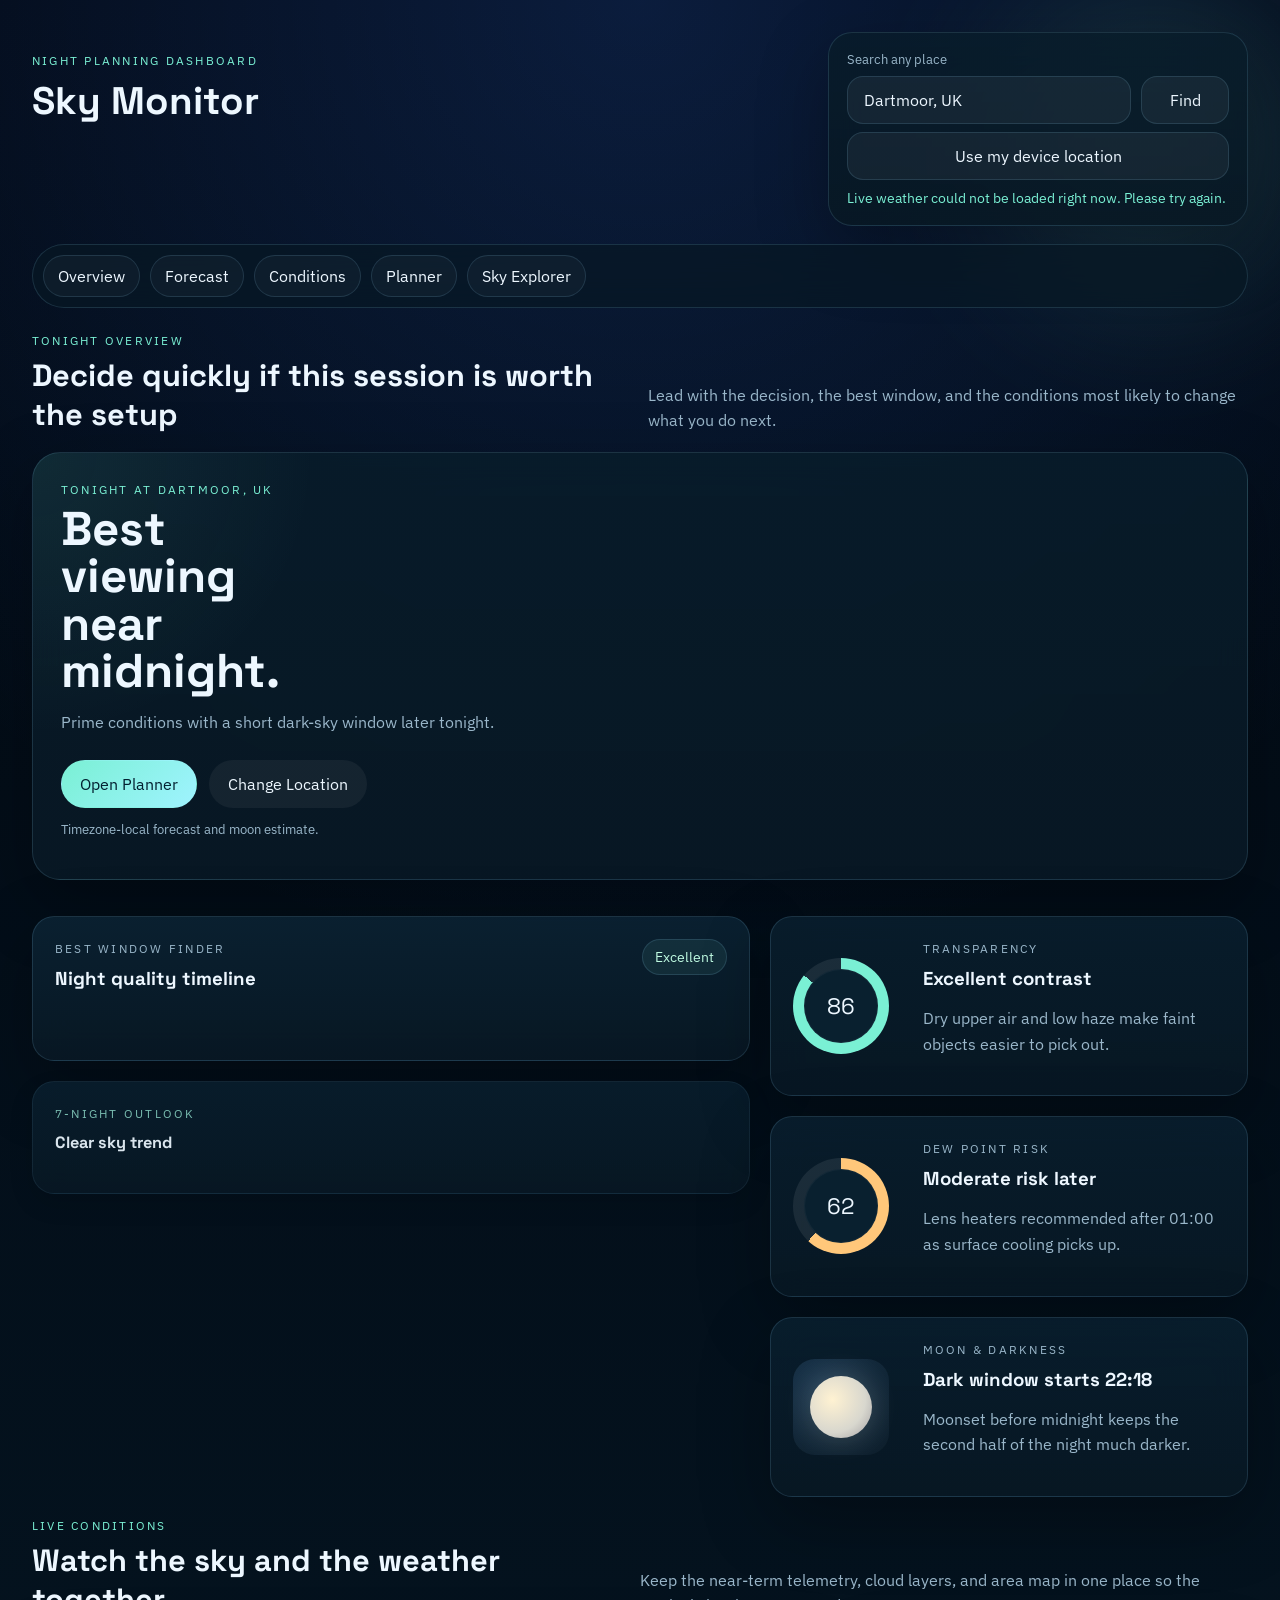
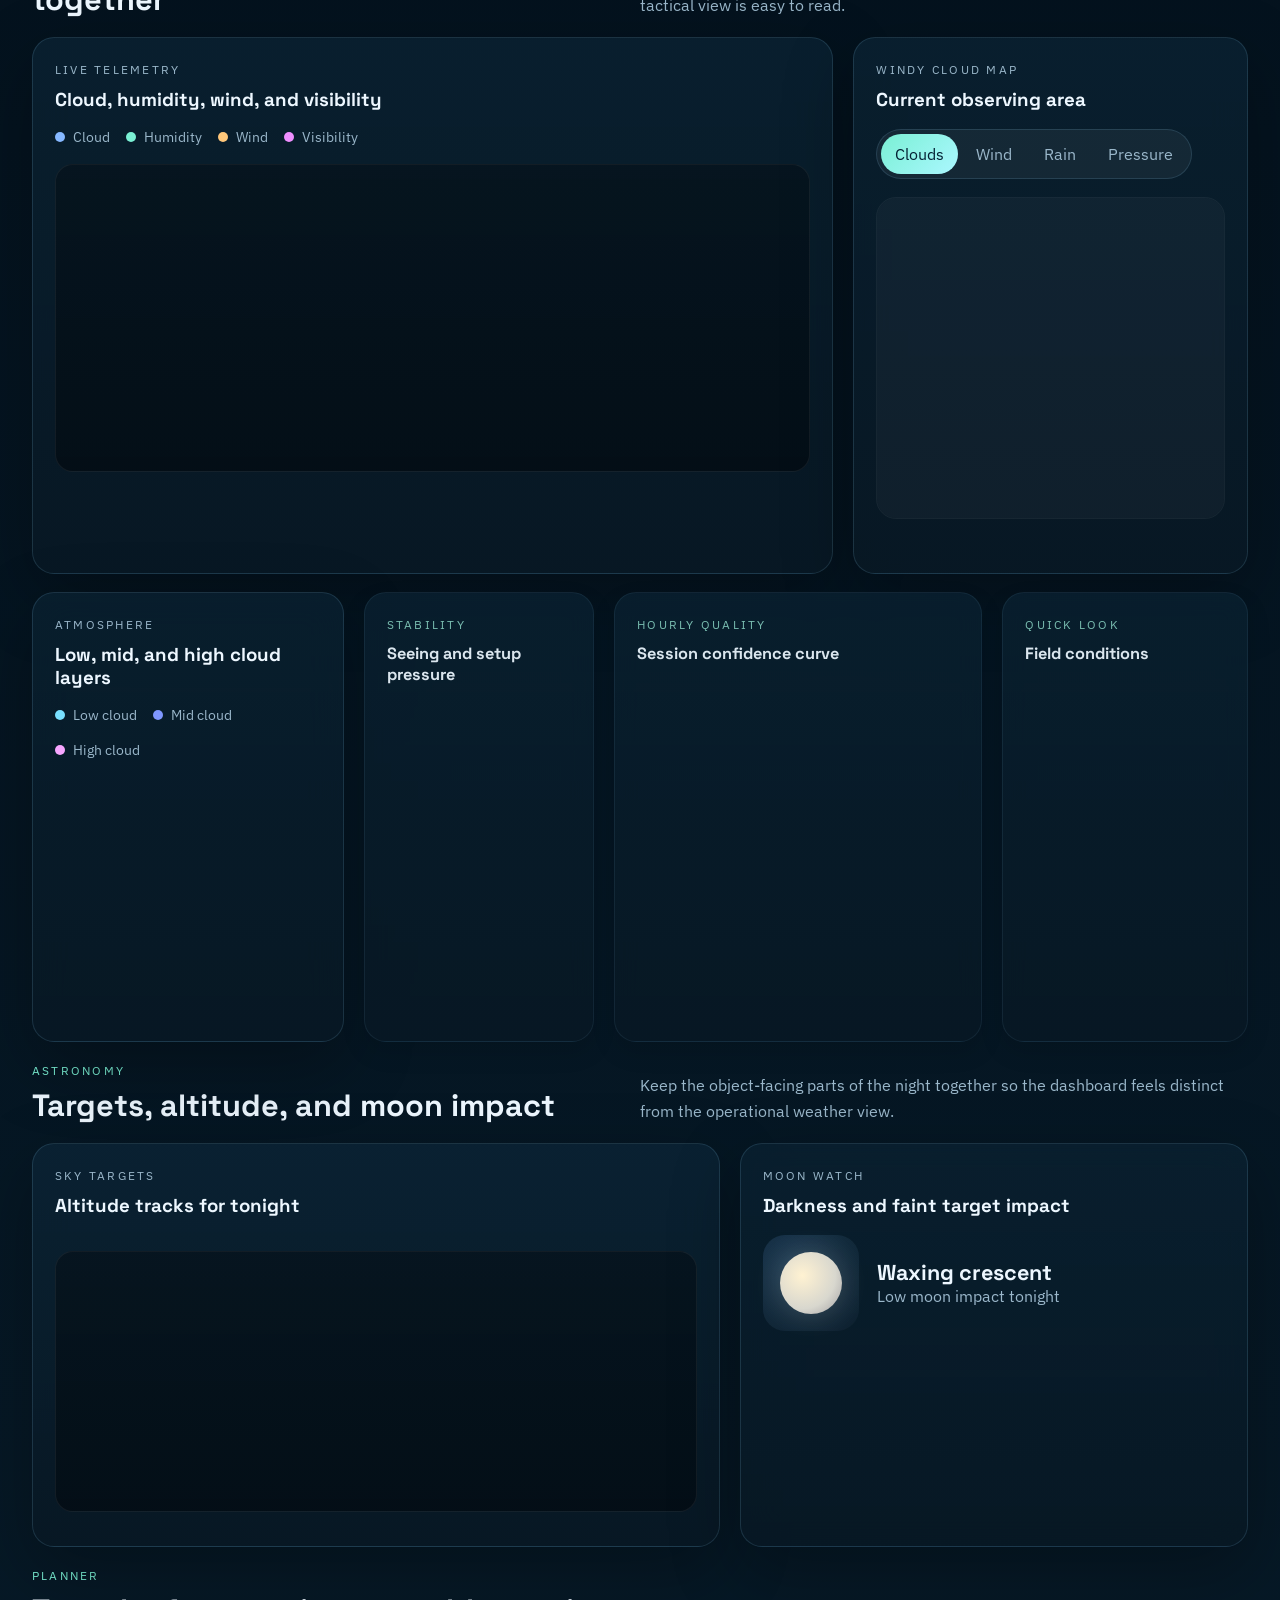
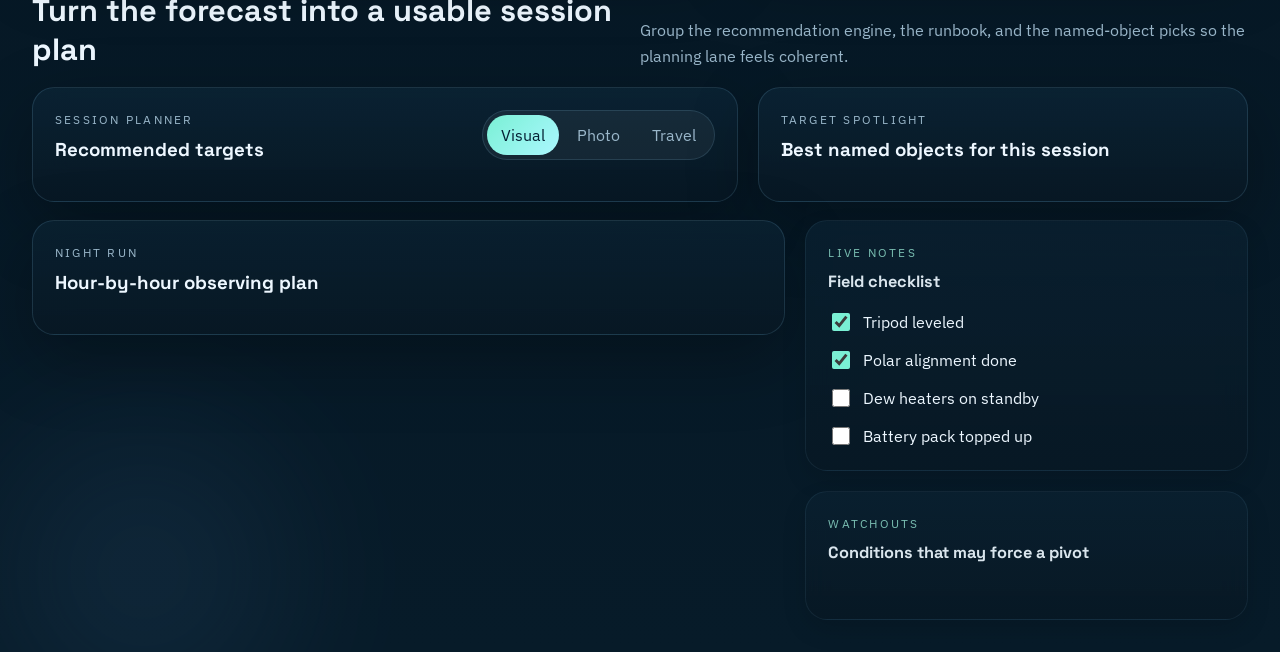
==== commit 34e83e7b: "Lighten dashboard support card chrome" ====
--- a/index.html
+++ b/index.html
@@ -10,7 +10,7 @@
       href="https://fonts.googleapis.com/css2?family=Space+Grotesk:wght@400;500;700&family=IBM+Plex+Sans:wght@400;500;600&display=swap"
       rel="stylesheet"
     />
-    <link rel="stylesheet" href="styles.css?v=20260604d" />
+    <link rel="stylesheet" href="styles.css?v=20260604f" />
   </head>
   <body>
     <div class="page-shell">
@@ -50,14 +50,18 @@
       </header>
 
       <main class="dashboard">
-        <section class="dashboard-block overview-block" id="overview">
+        <section class="dashboard-block overview-block" id="overview" data-collapsible-block>
           <div class="block-head">
             <div>
               <p class="eyebrow">Tonight Overview</p>
               <h2>Decide quickly if this session is worth the setup</h2>
             </div>
             <p class="block-copy">Lead with the decision, the best window, and the conditions most likely to change what you do next.</p>
-          </div>
+            <button type="button" class="block-toggle" data-block-toggle aria-expanded="true" aria-controls="overview-content">
+              Collapse
+            </button>
+          </div>
+          <div class="dashboard-block-content" id="overview-content">
 
           <section class="hero card">
             <div class="hero-copy">
@@ -140,16 +144,21 @@
               </article>
             </section>
           </div>
+          </div>
         </section>
 
-        <section class="dashboard-block live-block" id="live-conditions">
+        <section class="dashboard-block live-block is-collapsed" id="live-conditions" data-collapsible-block>
           <div class="block-head">
             <div>
               <p class="eyebrow">Live Conditions</p>
               <h2>Watch the sky and the weather together</h2>
             </div>
             <p class="block-copy">Keep the near-term telemetry, cloud layers, and area map in one place so the tactical view is easy to read.</p>
-          </div>
+            <button type="button" class="block-toggle" data-block-toggle aria-expanded="false" aria-controls="live-conditions-content">
+              Expand
+            </button>
+          </div>
+          <div class="dashboard-block-content" id="live-conditions-content">
 
           <section class="telemetry-grid">
           <article class="card panel telemetry-panel">
@@ -251,16 +260,21 @@
               </article>
             </section>
           </div>
+          </div>
         </section>
 
-        <section class="dashboard-block astronomy-block" id="astronomy">
+        <section class="dashboard-block astronomy-block is-collapsed" id="astronomy" data-collapsible-block>
           <div class="block-head">
             <div>
               <p class="eyebrow">Astronomy</p>
               <h2>Targets, altitude, and moon impact</h2>
             </div>
             <p class="block-copy">Keep the object-facing parts of the night together so the dashboard feels distinct from the operational weather view.</p>
-          </div>
+            <button type="button" class="block-toggle" data-block-toggle aria-expanded="false" aria-controls="astronomy-content">
+              Expand
+            </button>
+          </div>
+          <div class="dashboard-block-content" id="astronomy-content">
 
           <section class="astronomy-grid">
           <article class="card panel target-panel">
@@ -297,16 +311,21 @@
             <p class="panel-note" id="moonwatch-note"></p>
           </article>
           </section>
+          </div>
         </section>
 
-        <section class="dashboard-block planner-block" id="planner">
+        <section class="dashboard-block planner-block is-collapsed" id="planner" data-collapsible-block>
           <div class="block-head">
             <div>
               <p class="eyebrow">Planner</p>
               <h2>Turn the forecast into a usable session plan</h2>
             </div>
             <p class="block-copy">Group the recommendation engine, the runbook, and the named-object picks so the planning lane feels coherent.</p>
-          </div>
+            <button type="button" class="block-toggle" data-block-toggle aria-expanded="false" aria-controls="planner-content">
+              Expand
+            </button>
+          </div>
+          <div class="dashboard-block-content" id="planner-content">
 
           <section class="planner-grid">
             <article class="card panel checklist">
@@ -374,10 +393,11 @@
               </article>
             </div>
           </section>
+          </div>
         </section>
       </main>
     </div>
 
-    <script src="script.js?v=20260604d"></script>
+    <script src="script.js?v=20260604f"></script>
   </body>
 </html>
--- a/styles.css
+++ b/styles.css
@@ -223,6 +223,11 @@
   gap: 18px;
 }
 
+.dashboard-block-content {
+  display: grid;
+  gap: 18px;
+}
+
 .block-head {
   display: flex;
   align-items: end;
@@ -243,6 +248,20 @@
   line-height: 1.6;
 }
 
+.block-toggle {
+  display: none;
+  align-items: center;
+  justify-content: center;
+  min-width: 108px;
+  padding: 11px 14px;
+  border-radius: 999px;
+  border: 1px solid var(--line);
+  font: inherit;
+  color: var(--text);
+  background: rgba(255, 255, 255, 0.05);
+  cursor: pointer;
+}
+
 .status-strip,
 .telemetry-grid,
 .astronomy-grid {
@@ -316,8 +335,10 @@
 }
 
 .support-panel {
-  background: linear-gradient(180deg, rgba(8, 24, 36, 0.72), rgba(7, 20, 31, 0.84));
-  box-shadow: 0 18px 40px rgba(0, 0, 0, 0.18);
+  border-color: rgba(152, 216, 255, 0.08);
+  background: linear-gradient(180deg, rgba(8, 22, 33, 0.5), rgba(6, 18, 28, 0.66));
+  box-shadow: 0 10px 24px rgba(0, 0, 0, 0.12);
+  backdrop-filter: blur(12px);
 }
 
 .hero {
@@ -880,6 +901,18 @@
 
 .support-panel .eyebrow {
   color: #8fdcca;
+  opacity: 0.84;
+}
+
+.support-panel .panel-head h3 {
+  color: rgba(237, 247, 255, 0.92);
+}
+
+.support-panel .panel-note,
+.support-panel p,
+.support-panel small,
+.support-panel span {
+  color: rgba(154, 183, 202, 0.9);
 }
 
 .overview-block .forecast-grid .panel:first-child,
@@ -1098,7 +1131,25 @@
 .support-panel .quick-item,
 .support-panel .seeing-card,
 .support-panel .alert-item {
-  background: rgba(255, 255, 255, 0.03);
+  background: rgba(255, 255, 255, 0.02);
+  border-color: rgba(255, 255, 255, 0.04);
+}
+
+.support-panel .chart-value {
+  box-shadow: 0 8px 16px rgba(116, 183, 255, 0.1);
+  opacity: 0.84;
+}
+
+.support-panel .mini-forecast li,
+.support-panel .quick-item,
+.support-panel .seeing-card,
+.support-panel .alert-item {
+  border-style: solid;
+  border-width: 1px;
+}
+
+.support-panel .panel-head {
+  gap: 14px;
 }
 
 .quick-item strong,
@@ -1203,9 +1254,35 @@
     padding: 18px;
   }
 
+  .dashboard {
+    gap: 14px;
+  }
+
+  .dashboard-block {
+    gap: 12px;
+    padding: 14px;
+    border-radius: 24px;
+    border: 1px solid var(--line);
+    background: linear-gradient(180deg, rgba(7, 22, 34, 0.84), rgba(7, 20, 31, 0.92));
+    box-shadow: 0 16px 34px rgba(0, 0, 0, 0.22);
+  }
+
   .block-head {
     flex-direction: column;
     align-items: flex-start;
+    gap: 10px;
+  }
+
+  .block-copy {
+    font-size: 0.94rem;
+  }
+
+  .block-toggle {
+    display: inline-flex;
+  }
+
+  .dashboard-block.is-collapsed .dashboard-block-content {
+    display: none;
   }
 
   .brand-block {
@@ -1219,6 +1296,14 @@
   .hero,
   .panel {
     padding: 18px;
+  }
+
+  .hero {
+    gap: 16px;
+  }
+
+  .hero-actions {
+    margin-top: 18px;
   }
 
   .timeline-row,
@@ -1254,5 +1339,8 @@
   .topnav {
     border-radius: 24px;
     top: 8px;
-  }
-}
+    overflow-x: auto;
+    flex-wrap: nowrap;
+    padding: 8px;
+  }
+}
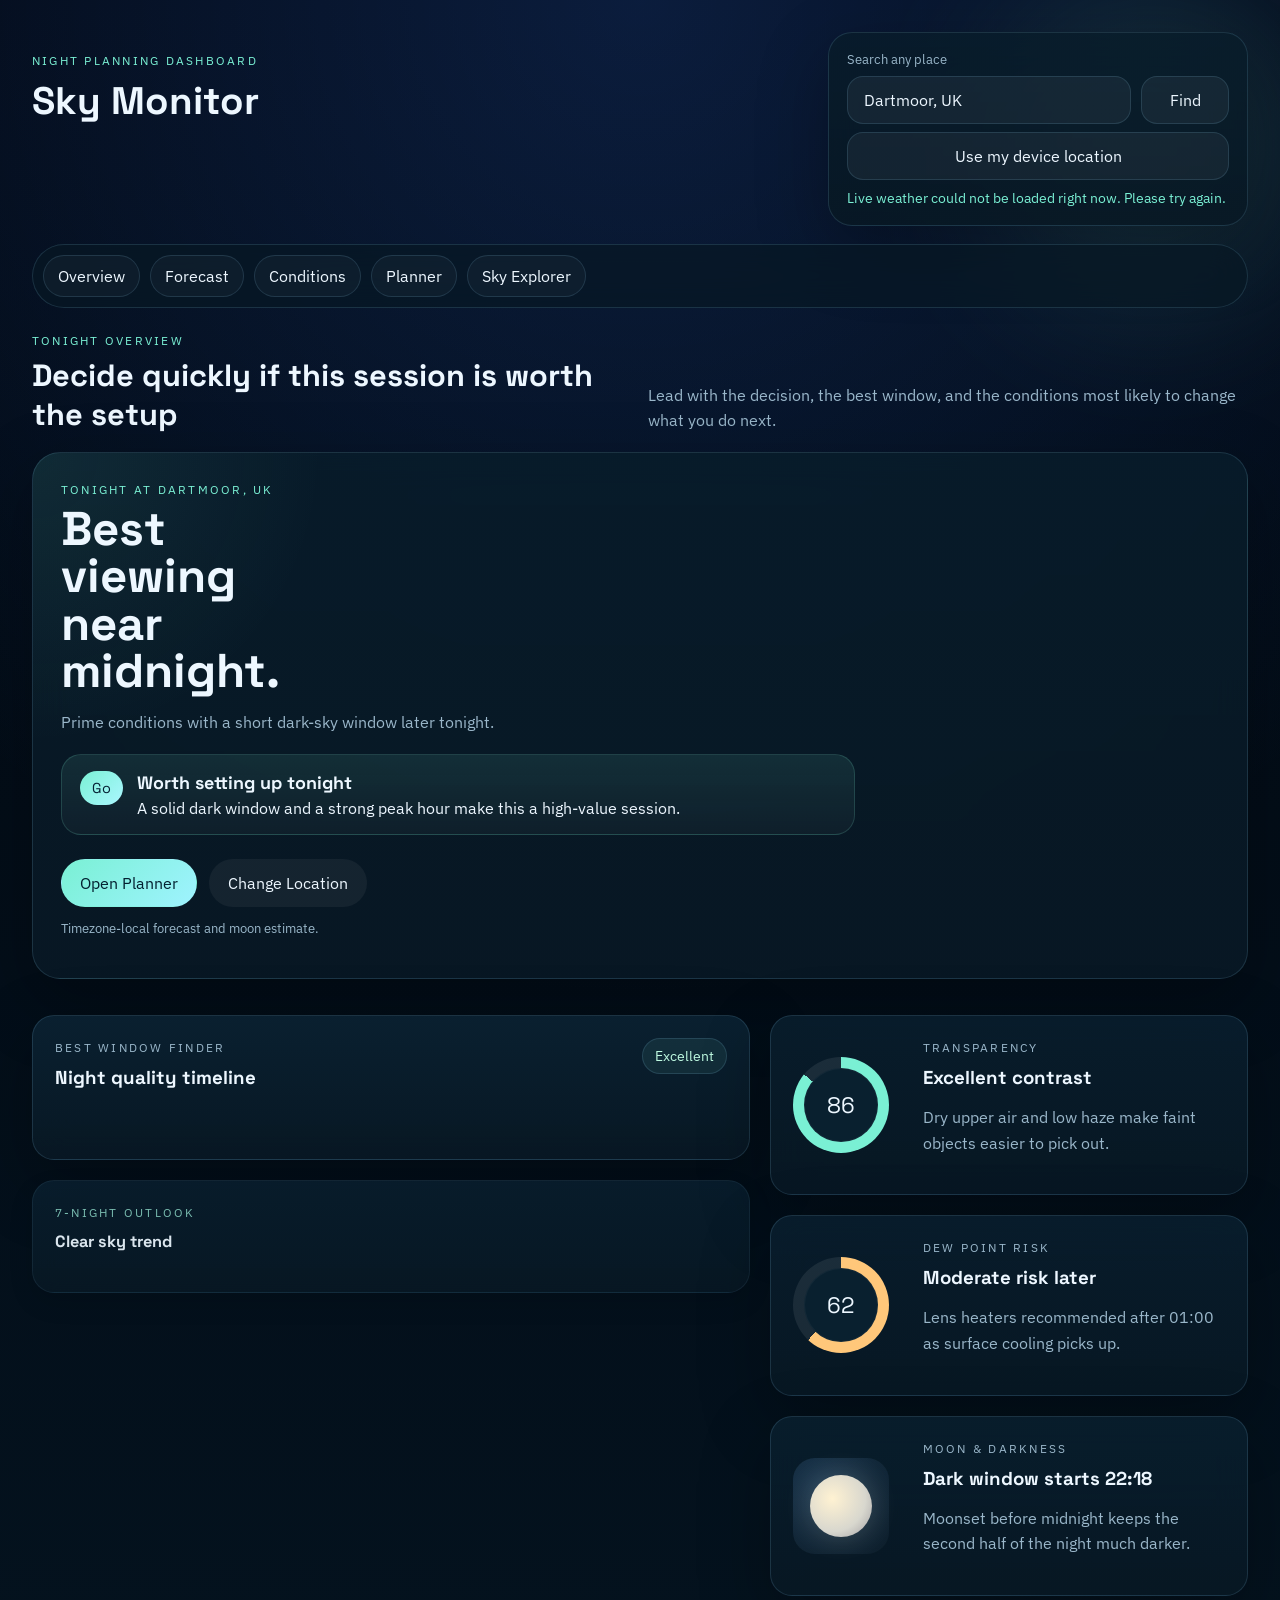
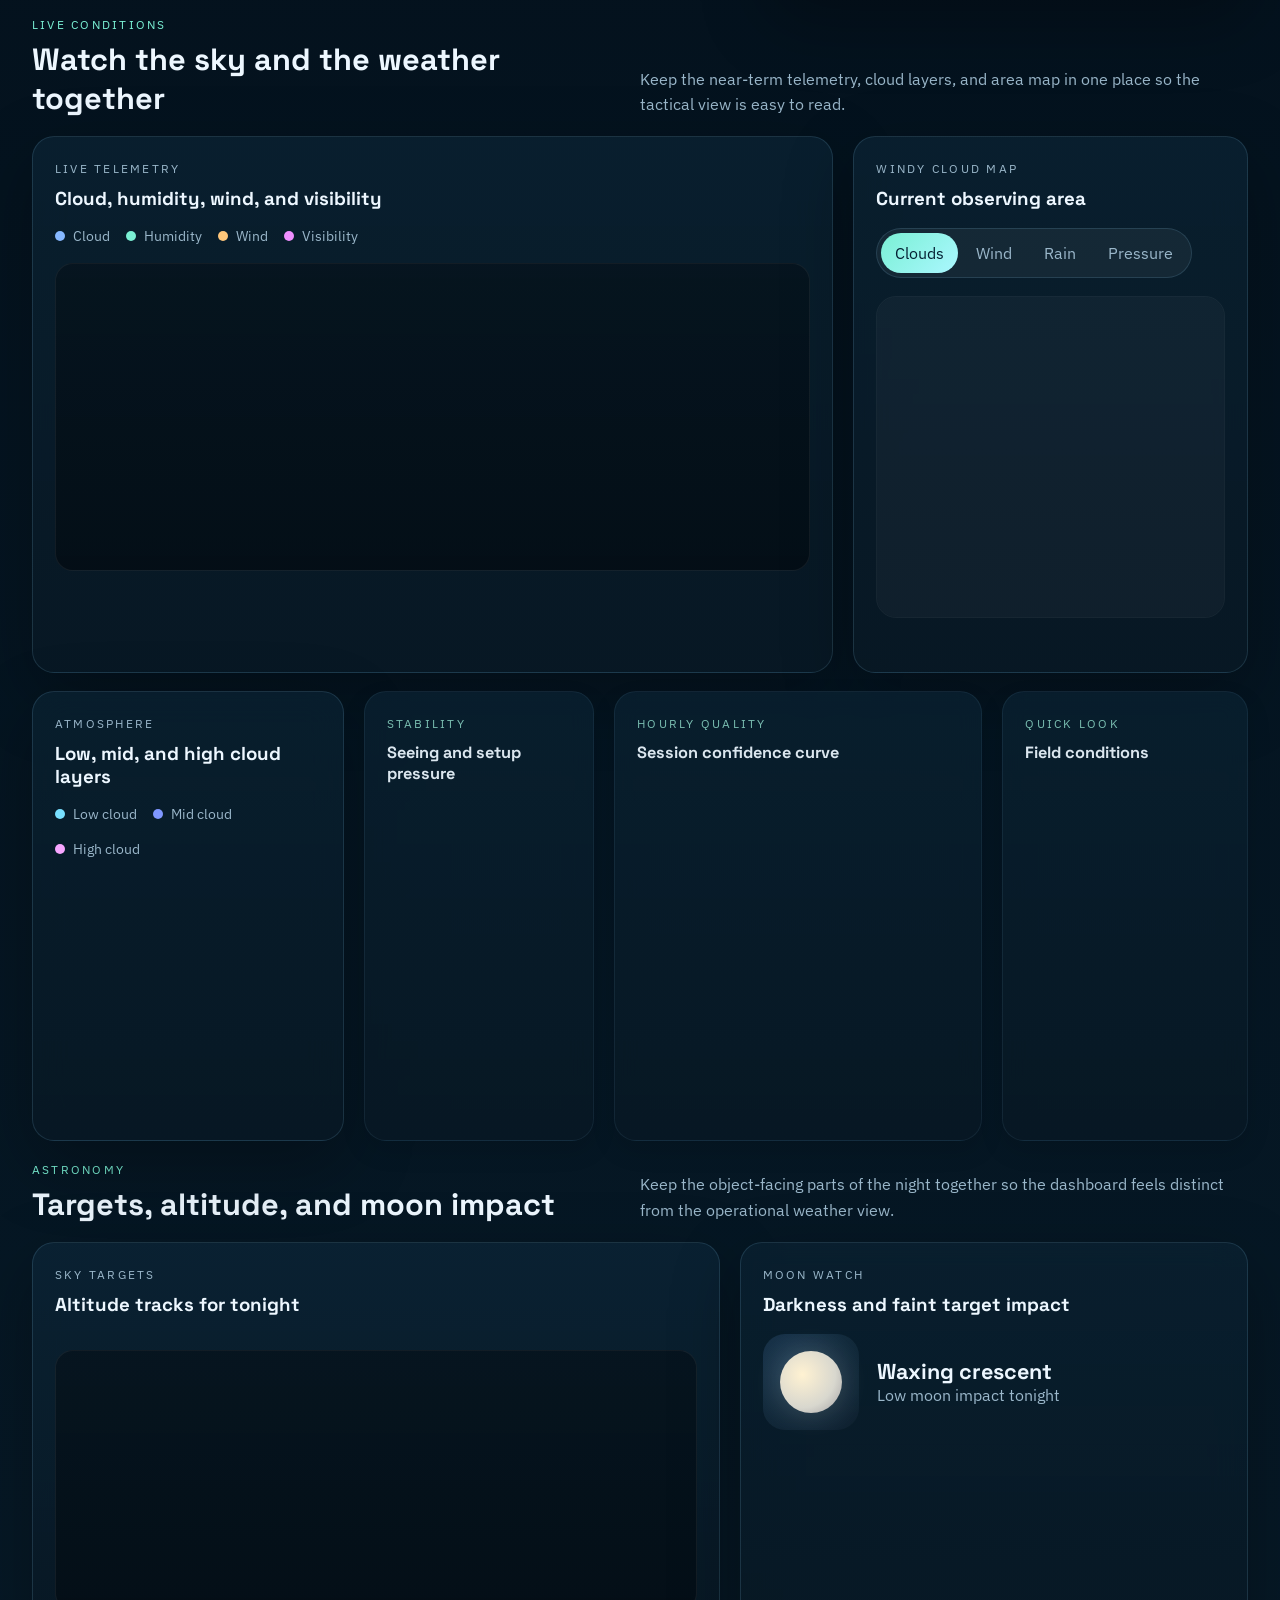
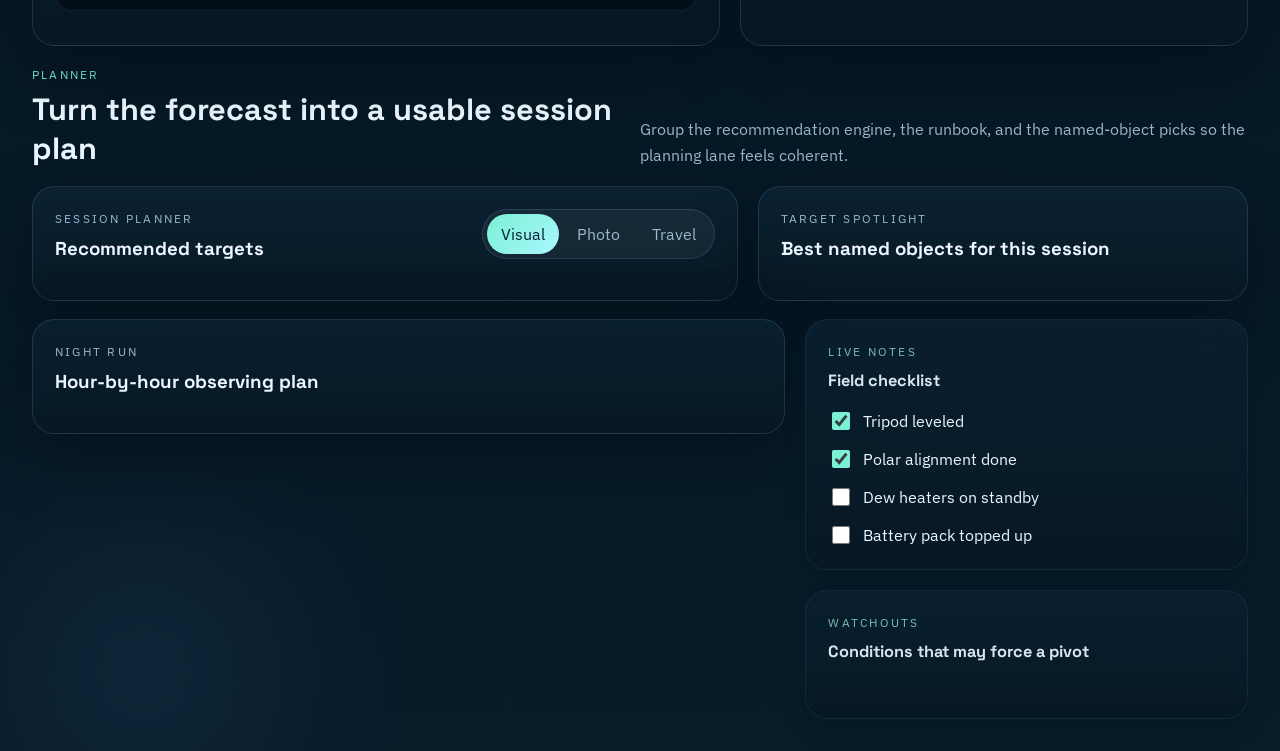
==== commit 6bada78f: "Add tonight verdict to dashboard hero" ====
--- a/index.html
+++ b/index.html
@@ -10,7 +10,7 @@
       href="https://fonts.googleapis.com/css2?family=Space+Grotesk:wght@400;500;700&family=IBM+Plex+Sans:wght@400;500;600&display=swap"
       rel="stylesheet"
     />
-    <link rel="stylesheet" href="styles.css?v=20260604f" />
+    <link rel="stylesheet" href="styles.css?v=20260606b" />
   </head>
   <body>
     <div class="page-shell">
@@ -68,6 +68,13 @@
               <p class="eyebrow" id="hero-eyebrow">Tonight at Dartmoor, UK</p>
               <h2 id="hero-title">Best viewing near midnight.</h2>
               <p class="hero-text" id="hero-text">Prime conditions with a short dark-sky window later tonight.</p>
+              <div class="verdict-card" id="verdict-card">
+                <span class="verdict-chip" id="verdict-chip">Go</span>
+                <div class="verdict-copy">
+                  <strong id="verdict-title">Worth setting up tonight</strong>
+                  <p id="verdict-body">A solid dark window and a strong peak hour make this a high-value session.</p>
+                </div>
+              </div>
               <div class="hero-actions">
                 <button type="button" class="primary" id="plan-button">Open Planner</button>
                 <button type="button" class="secondary" id="location-button">Change Location</button>
@@ -77,6 +84,27 @@
             <div class="hero-stats" id="hero-stats"></div>
           </section>
 
+          <article class="card panel mobile-priority-card" id="mobile-priority-card">
+            <div class="panel-head">
+              <div>
+                <p class="eyebrow">Tonight Pick</p>
+                <h3>One target to center the session around</h3>
+              </div>
+            </div>
+            <div class="mobile-priority-copy" id="mobile-priority"></div>
+          </article>
+
+          <button
+            type="button"
+            class="overview-detail-toggle"
+            id="overview-detail-toggle"
+            aria-expanded="false"
+            aria-controls="overview-details"
+          >
+            Show more signals
+          </button>
+
+          <div class="overview-details" id="overview-details">
           <section class="status-strip" id="status-strip" aria-label="Live status strip"></section>
 
           <div class="overview-grid">
@@ -143,6 +171,7 @@
                 </div>
               </article>
             </section>
+          </div>
           </div>
           </div>
         </section>
@@ -398,6 +427,6 @@
       </main>
     </div>
 
-    <script src="script.js?v=20260604f"></script>
+    <script src="script.js?v=20260606b"></script>
   </body>
 </html>
--- a/styles.css
+++ b/styles.css
@@ -228,6 +228,11 @@
   gap: 18px;
 }
 
+.overview-details {
+  display: grid;
+  gap: 18px;
+}
+
 .block-head {
   display: flex;
   align-items: end;
@@ -262,6 +267,38 @@
   cursor: pointer;
 }
 
+.mobile-priority-card,
+.overview-detail-toggle {
+  display: none;
+}
+
+.mobile-priority-copy {
+  display: grid;
+  gap: 8px;
+}
+
+.mobile-priority-copy strong {
+  font-family: "Space Grotesk", sans-serif;
+  font-size: 1.25rem;
+}
+
+.mobile-priority-copy span,
+.mobile-priority-copy small {
+  color: var(--muted);
+  line-height: 1.5;
+}
+
+.overview-detail-toggle {
+  padding: 12px 16px;
+  border-radius: 18px;
+  border: 1px dashed rgba(152, 216, 255, 0.18);
+  font: inherit;
+  color: var(--text);
+  background: rgba(255, 255, 255, 0.03);
+  cursor: pointer;
+  text-align: left;
+}
+
 .status-strip,
 .telemetry-grid,
 .astronomy-grid {
@@ -368,6 +405,60 @@
 .hero-text {
   max-width: 34rem;
   font-size: 1rem;
+}
+
+.verdict-card {
+  display: grid;
+  grid-template-columns: auto 1fr;
+  gap: 14px;
+  margin-top: 18px;
+  padding: 16px 18px;
+  border-radius: 20px;
+  border: 1px solid rgba(122, 240, 212, 0.16);
+  background: linear-gradient(180deg, rgba(122, 240, 212, 0.1), rgba(255, 255, 255, 0.03));
+}
+
+.verdict-chip {
+  align-self: start;
+  padding: 8px 12px;
+  border-radius: 999px;
+  font-family: "Space Grotesk", sans-serif;
+  font-size: 0.9rem;
+  color: #042033;
+  background: linear-gradient(135deg, var(--accent), #abf7ff);
+}
+
+.verdict-copy {
+  display: grid;
+  gap: 4px;
+}
+
+.verdict-copy strong {
+  font-family: "Space Grotesk", sans-serif;
+  font-size: 1.12rem;
+}
+
+.verdict-copy p {
+  margin: 0;
+}
+
+.verdict-card.is-watch {
+  border-color: rgba(255, 209, 142, 0.18);
+  background: linear-gradient(180deg, rgba(255, 209, 142, 0.1), rgba(255, 255, 255, 0.03));
+}
+
+.verdict-card.is-watch .verdict-chip {
+  background: linear-gradient(135deg, #ffd18e, #ffe8bf);
+}
+
+.verdict-card.is-skip {
+  border-color: rgba(255, 154, 154, 0.16);
+  background: linear-gradient(180deg, rgba(255, 154, 154, 0.1), rgba(255, 255, 255, 0.03));
+}
+
+.verdict-card.is-skip .verdict-chip {
+  color: #2d1111;
+  background: linear-gradient(135deg, #ffb0b0, #ffd2d2);
 }
 
 .hero-actions {
@@ -1285,6 +1376,31 @@
     display: none;
   }
 
+  .mobile-priority-card,
+  .overview-detail-toggle {
+    display: block;
+  }
+
+  .overview-block .status-strip,
+  .overview-block .forecast-grid .support-panel,
+  .overview-block .conditions-grid {
+    display: none;
+  }
+
+  .overview-block.is-details-expanded .status-strip,
+  .overview-block.is-details-expanded .forecast-grid .support-panel,
+  .overview-block.is-details-expanded .conditions-grid {
+    display: grid;
+  }
+
+  .overview-block:not(.is-details-expanded) .overview-details {
+    gap: 0;
+  }
+
+  .overview-block:not(.is-details-expanded) .forecast-grid .panel:first-child {
+    margin-bottom: 0;
+  }
+
   .brand-block {
     padding-right: 0;
   }
@@ -1300,6 +1416,22 @@
 
   .hero {
     gap: 16px;
+  }
+
+  .overview-block .hero {
+    order: 1;
+  }
+
+  .overview-block .overview-details {
+    order: 2;
+  }
+
+  .overview-block .mobile-priority-card {
+    order: 3;
+  }
+
+  .overview-block .overview-detail-toggle {
+    order: 4;
   }
 
   .hero-actions {
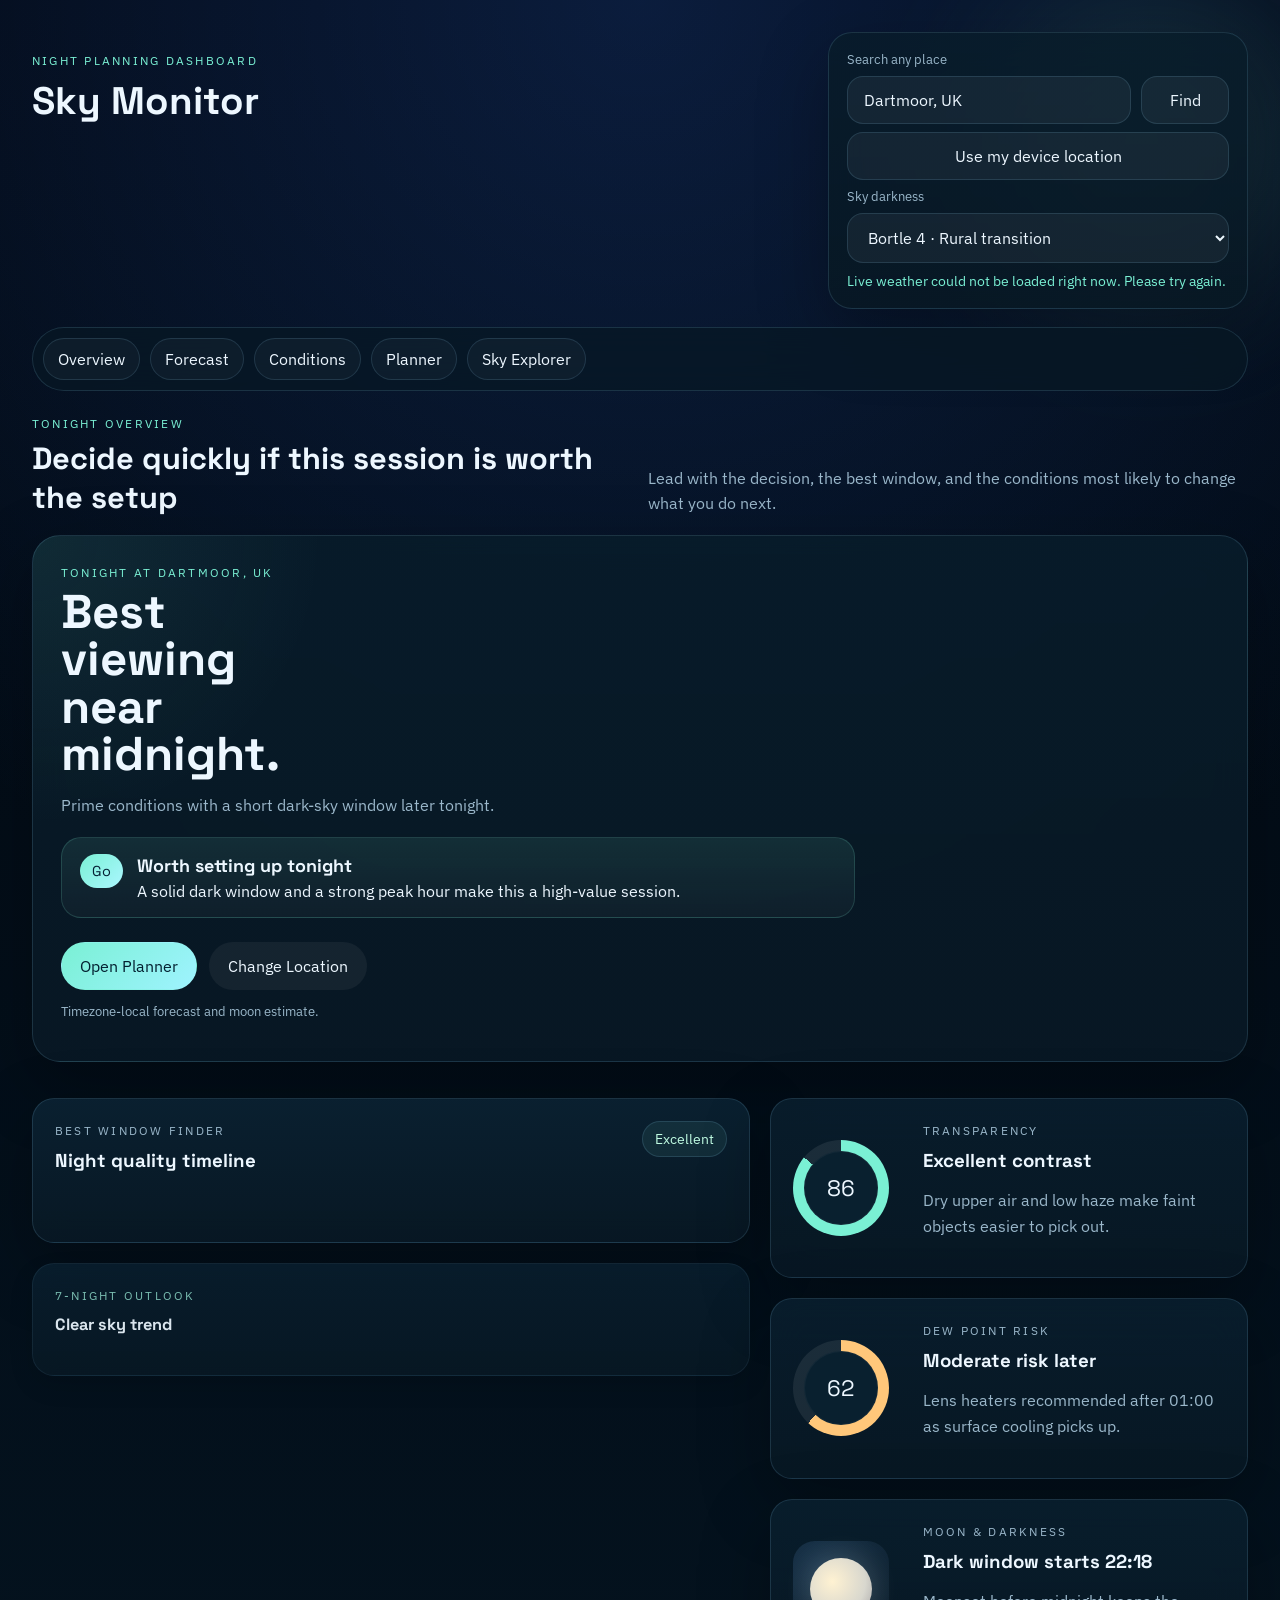
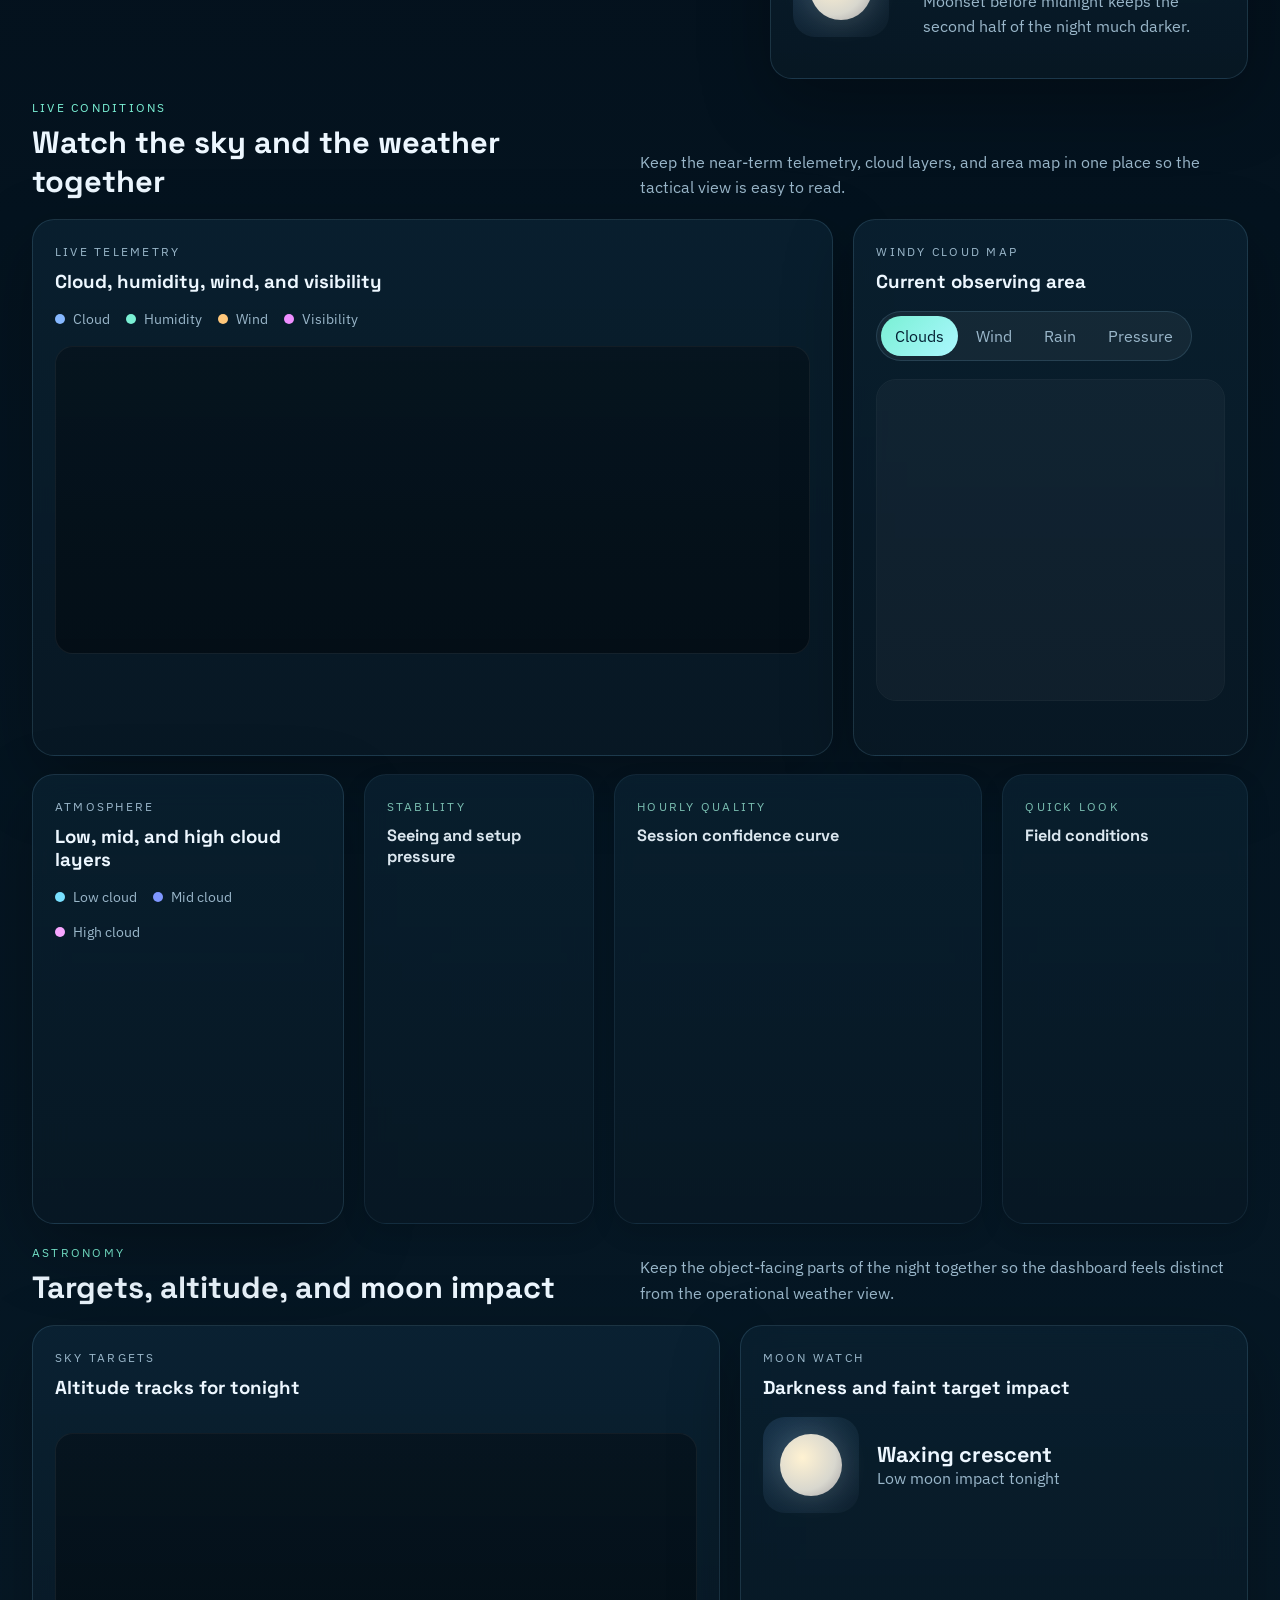
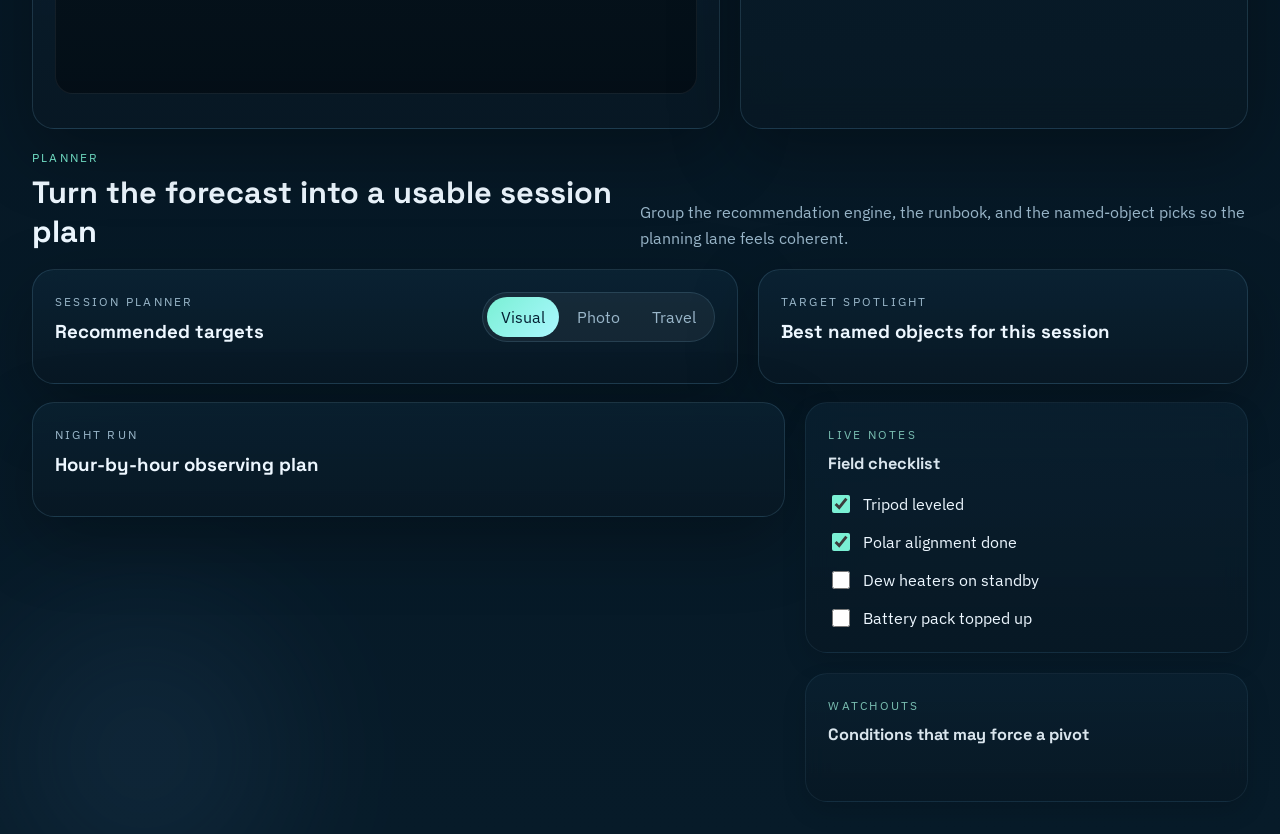
==== commit 82b0379d: "Add Bortle-based sky darkness controls" ====
--- a/index.html
+++ b/index.html
@@ -10,7 +10,7 @@
       href="https://fonts.googleapis.com/css2?family=Space+Grotesk:wght@400;500;700&family=IBM+Plex+Sans:wght@400;500;600&display=swap"
       rel="stylesheet"
     />
-    <link rel="stylesheet" href="styles.css?v=20260606b" />
+    <link rel="stylesheet" href="styles.css?v=20260606c" />
   </head>
   <body>
     <div class="page-shell">
@@ -37,6 +37,18 @@
             <button type="button" class="secondary location-device-button" id="device-location-button">
               Use my device location
             </button>
+            <label for="bortle-select" class="search-label">Sky darkness</label>
+            <select id="bortle-select" class="bortle-select">
+              <option value="1">Bortle 1 · Pristine dark sky</option>
+              <option value="2">Bortle 2 · Excellent dark site</option>
+              <option value="3">Bortle 3 · Rural sky</option>
+              <option value="4">Bortle 4 · Rural transition</option>
+              <option value="5">Bortle 5 · Suburban transition</option>
+              <option value="6">Bortle 6 · Bright suburban</option>
+              <option value="7">Bortle 7 · Suburban / urban</option>
+              <option value="8">Bortle 8 · City sky</option>
+              <option value="9">Bortle 9 · Inner-city sky</option>
+            </select>
             <p class="search-status" id="search-status">Live forecast data powered by Open-Meteo.</p>
           </form>
         </div>
@@ -427,6 +439,6 @@
       </main>
     </div>
 
-    <script src="script.js?v=20260606b"></script>
+    <script src="script.js?v=20260606c"></script>
   </body>
 </html>
--- a/styles.css
+++ b/styles.css
@@ -130,6 +130,16 @@
 }
 
 .search-row input {
+  border: 1px solid var(--line);
+  border-radius: 16px;
+  padding: 13px 16px;
+  font: inherit;
+  color: var(--text);
+  background: rgba(255, 255, 255, 0.05);
+  outline: none;
+}
+
+.bortle-select {
   border: 1px solid var(--line);
   border-radius: 16px;
   padding: 13px 16px;
